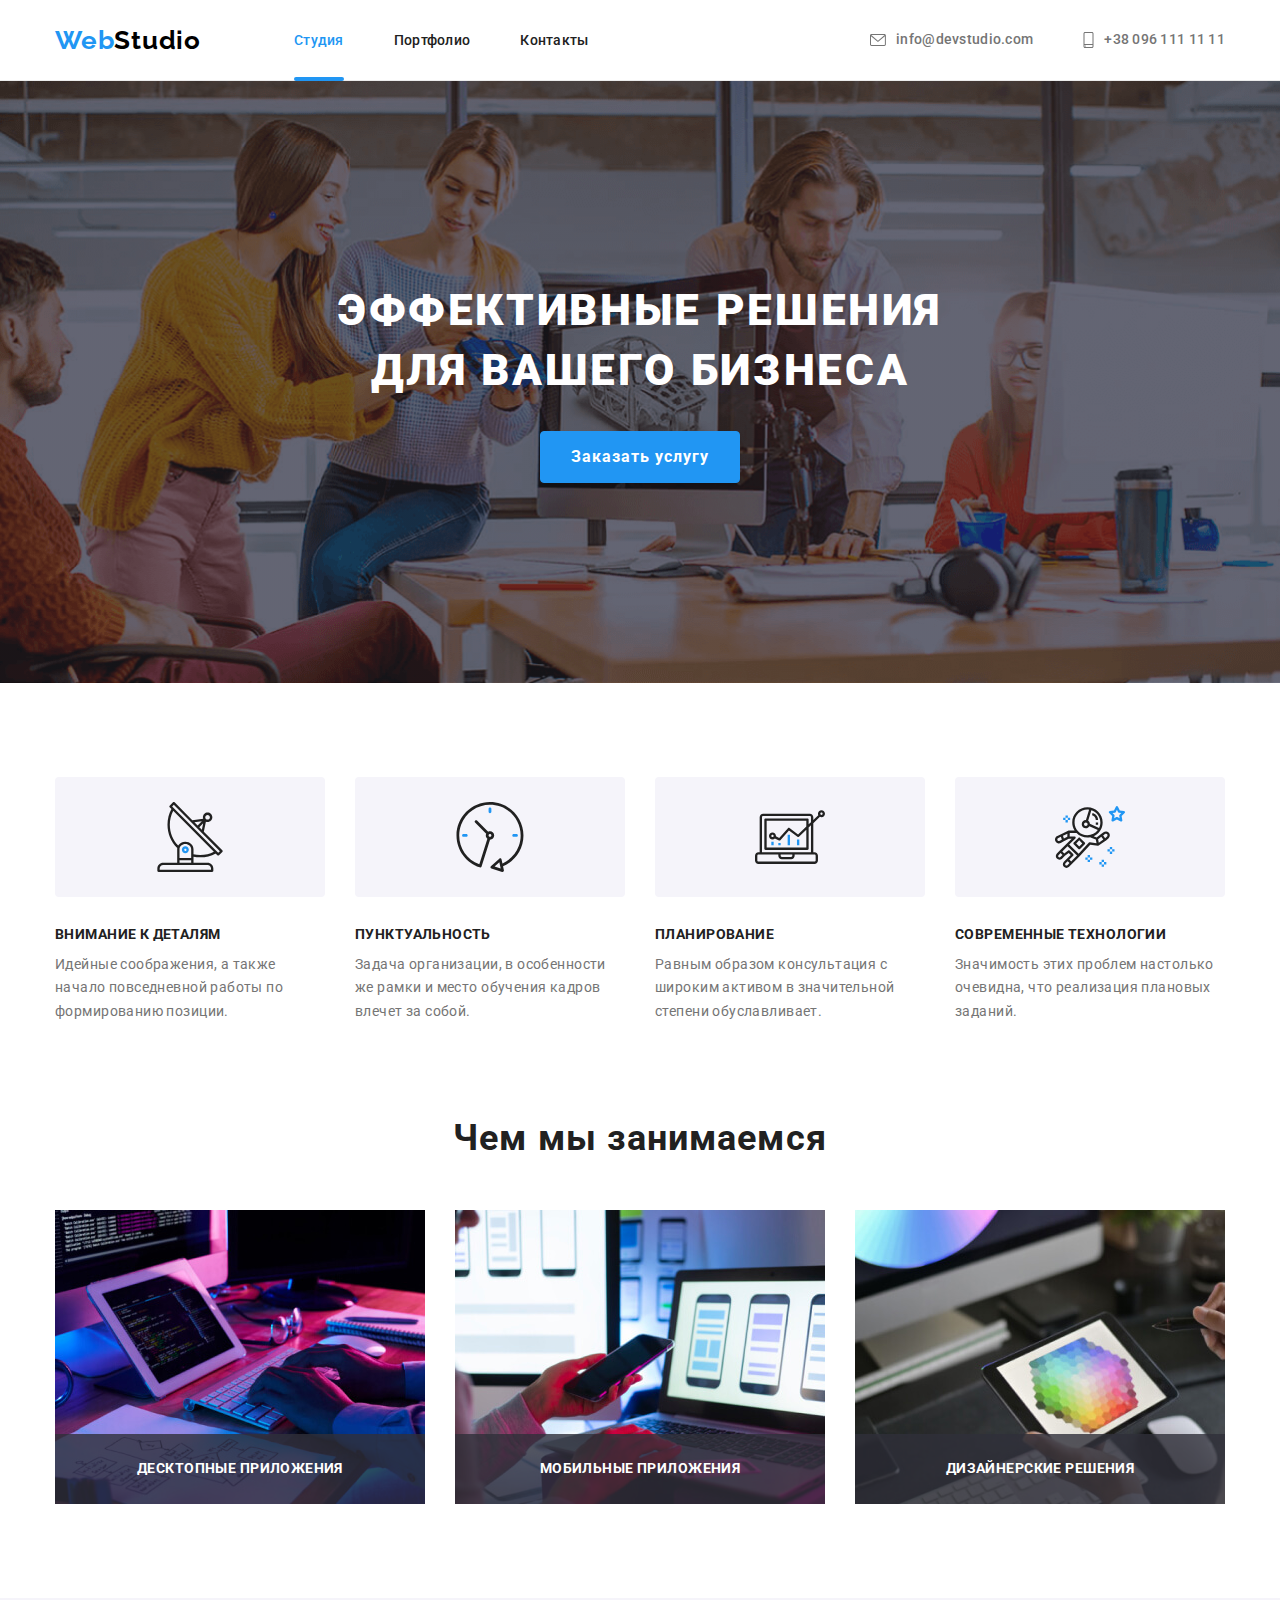
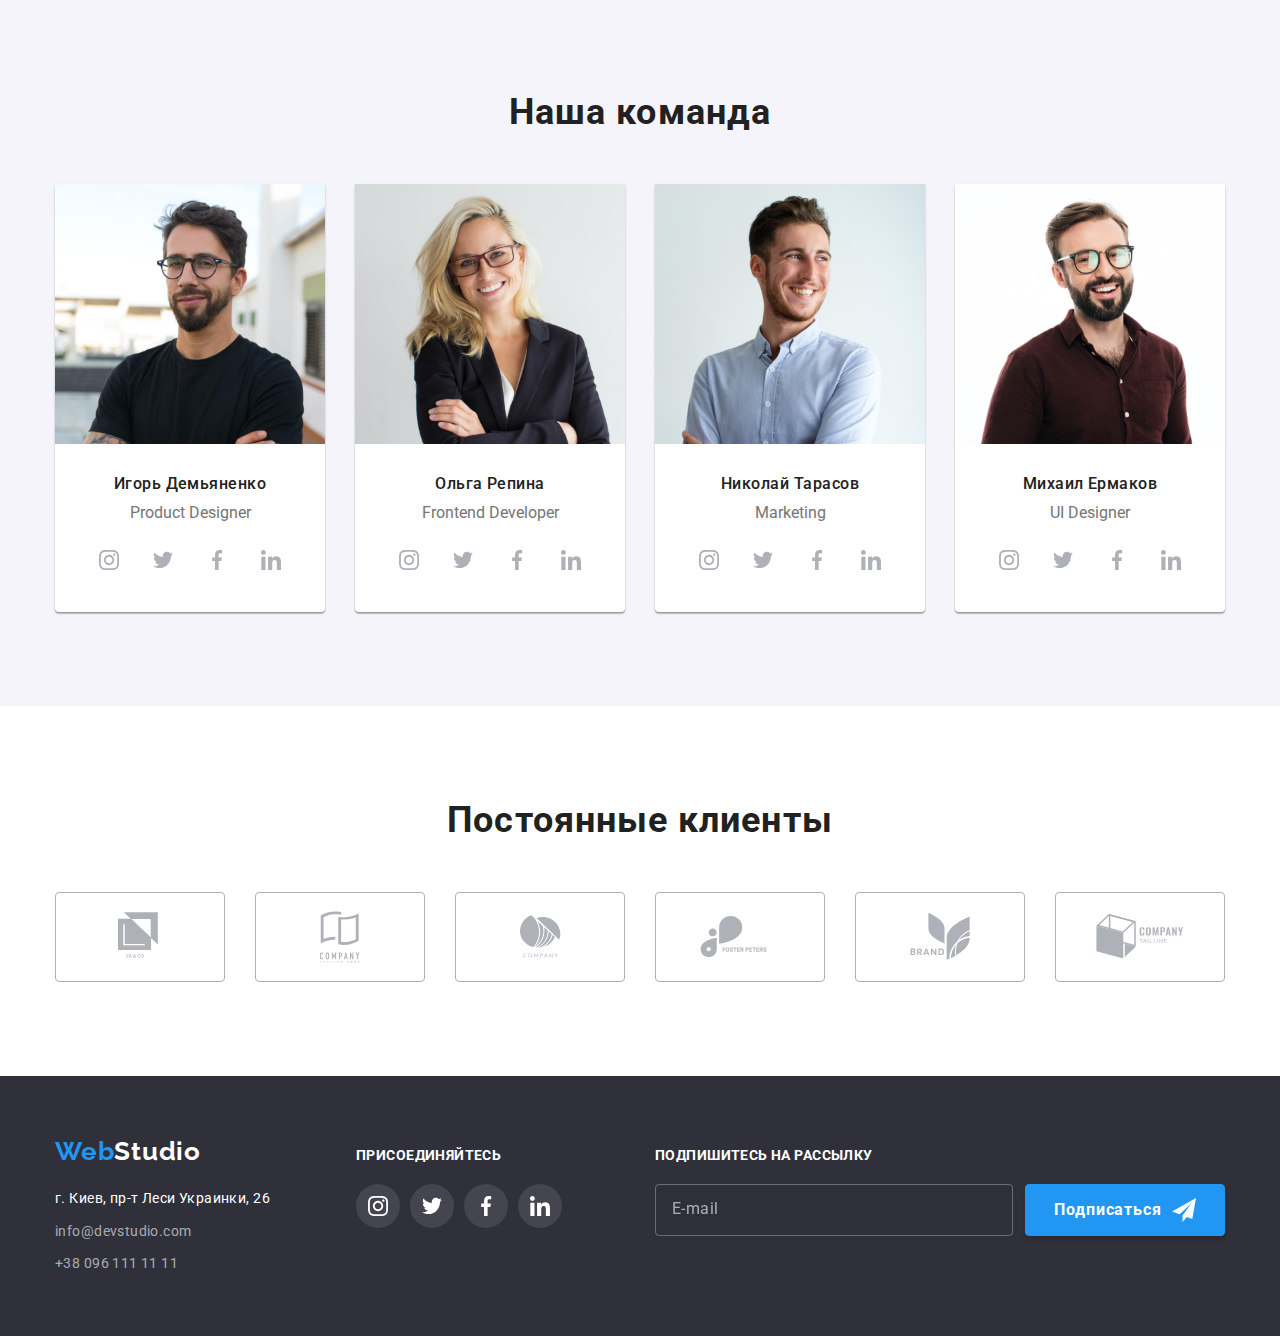
==== index.html @ 88385016 "from hw-6" ====
<!DOCTYPE html>
<html lang="ru">
<head>
    <meta charset="UTF-8">
    <meta name="viewport" content="width=device-width, initial-scale=1.0">
    <link rel="preconnect" href="https://fonts.gstatic.com"> 
    <link href="https://fonts.googleapis.com/css2?family=Raleway:wght@700&family=Roboto:wght@400;500;700;900&display=swap" rel="stylesheet">    
    <link rel="stylesheet" href="https://cdn.jsdelivr.net/npm/modern-normalize@1.0.0/modern-normalize.css">
    <link rel="stylesheet" href="./css/styles.css">
    <title>WebStudio</title>
</head>
<body>
    <header class="header">
        <div class="container">
        <nav class="site-nav">
            <a class="logo" href="./index.html"><span class="accent-logo-color">Web</span>Studio</a>
            <ul class="site-nav-list">
                <li class="nav-menu-item"> 
                    <a class="nav-menu-item-link current" href="./index.html">Студия</a></li>
                <li class="nav-menu-item"> 
                    <a class="nav-menu-item-link" href="./portfolio.html">Портфолио</a></li>
                <li class="nav-menu-item"> 
                    <a class="nav-menu-item-link" href="#team">Контакты</a></li>
            </ul>
        </nav>    
        <ul class="contacts">
            <li class="contact-item">
                <a class="contact-item-link" href="mailto:info@devstudio.com">
                    <svg class="contact-icon" width="16px" height="12px">
                         <use href="./images/sprite.svg#envelope"></use>
                    </svg>
                    info@devstudio.com
                </a>
            </li>
            <li class="contact-item">
                <a class="contact-item-link" href="tel:+380961111111">
                    <svg class="contact-icon" width="11px" height="16px">
                        <use href="./images/sprite.svg#smartphone"></use>
                    </svg>
                    +38 096 111 11 11
                </a>
            </li>
        </ul>
        </div>
    </header>   
    <main>
        <!--hero-->
            <section class="hero">
            <div class="container">
                <h1 class="hero-title">Эффективные решения для вашего бизнеса</h1>
                 <button class="hero-btn" type="button" data-modal-open> Заказать услугу </button>
            </div>
            </section>
        <!--advantage-->
        <section class="advantage">
            <div class="container">
                <h2 class="advantage-title visually-hidden">Преимущества</h2>
                <ul class="advantage-list">
                    <li class="advantage-list-item">
                        <div class="advantage-icon-wrapper">
                        <svg class="advantage-icon">
                            <use href="./images/sprite.svg#antenna"></use>
                        </svg>
                        </div>
                        <h3 class="advantage-list-item-title">Внимание к деталям</h3>
                        <p class="advantage-list-item-description">Идейные соображения, а также начало повседневной работы по формированию позиции.</p>
                    </li> 
                    <li class="advantage-list-item">
                        <div class="advantage-icon-wrapper">
                        <svg class="advantage-icon">
                            <use href="./images/sprite.svg#clock"></use>
                        </svg>
                        </div>
                        <h3 class="advantage-list-item-title">Пунктуальность</h3>
                        <p class="advantage-list-item-description">Задача организации, в особенности же рамки и место обучения кадров влечет за собой.</p>
                    </li>
                    <li class="advantage-list-item">
                        <div class="advantage-icon-wrapper">
                        <svg class="advantage-icon">
                            <use href="./images/sprite.svg#diagram"></use>
                        </svg>
                        </div>
                        <h3 class="advantage-list-item-title">Планирование</h3>
                        <p class="advantage-list-item-description">Равным образом консультация с широким активом в значительной степени обуславливает.</p>
                    </li>
                    <li class="advantage-list-item">
                        <div class="advantage-icon-wrapper">
                        <svg class="advantage-icon">
                            <use href="./images/sprite.svg#astronaut"></use>
                        </svg>
                        </div>
                        <h3 class="advantage-list-item-title">Современные технологии</h3>
                        <p class="advantage-list-item-description">Значимость этих проблем настолько очевидна, что реализация плановых заданий.</p>
                    </li>
                </ul>
            </div>
        </section>
        <!--services-->
        <section class="services section">
            <div class="container">
                <h2 class="services-title">Чем мы занимаемся</h2>
                <ul class="services-list">
                    <li class="services-list-item">
                        <h3 class="list-title">Десктопные приложения</h3>
                        <img class="services-img" src="./images/img-services-1.jpg" alt="программист работает по ТЗ" height="294" width="370">
                    </li>
                    <li class="services-list-item">
                        <h3 class="list-title">Мобильные приложения</h3>
                        <img class="services-img" src="./images/img-services-2.jpg" alt="веб дизайн для приложений на смартфоне" height="294" width="370">
                    </li>
                    <li class="services-list-item">
                        <h3 class="list-title">Дизайнерские решения</h3>
                        <img class="services-img" src="./images/img-services-3.jpg" alt="разработка веб дизайна креативщиком" height="294" width="370">
                    </li>
                </ul>
            </div>
        </section>
        <!--team-->
        <section id="team" class="team section">
            <div class="container">
                <h2 class="team-title">Наша команда</h2>
                <ul class="worker-list">
                    <li class="worker-list-item">
                        <img class="worker-photo" src="./images/igor.jpg" alt="Продакт дизайнер игорь" width="270" height="260">
                        <div class="worker-info">
                            <h3 class="worker-name">Игорь Демьяненко</h3>
                            <p class="worker-position" lang="en">Product Designer</p>
                            <ul class="worker-social-list">
                                <li class="worker-social-item">
                                    <a class="worker-social-link" href="https://www.instagram.com/" rel="noreferrer noopener" target="_blank">
                                        <svg class="social-network" width="20px" height="20px" aria-label="instagram">
                                            <use href="./images/sprite.svg#instagram"></use>
                                        </svg>
                                    </a>
                                </li>
                                <li class="worker-social-item">
                                    <a class="worker-social-link" href="https://www.twitter.com/" rel="noreferrer noopener" target="_blank">
                                        <svg class="social-network" width="20px" height="20px" aria-label="twitter">
                                            <use href="./images/sprite.svg#twitter"></use>
                                        </svg>
                                    </a>
                                </li>
                                <li class="worker-social-item">
                                    <a class="worker-social-link" href="https://www.facebook.com/" rel="noreferrer noopener" target="_blank">
                                        <svg class="social-network" width="20px" height="20px" aria-label="facebook">
                                            <use href="./images/sprite.svg#facebook"></use>
                                        </svg>
                                    </a>
                                </li>
                                <li class="worker-social-item">
                                    <a class="worker-social-link" href="https://www.linkedin.com/" rel="noreferrer noopener" target="_blank">
                                        <svg class="social-network" width="20px" height="20px" aria-label="linkedin">
                                            <use href="./images/sprite.svg#linkedin"></use>
                                        </svg>
                                    </a>
                                </li>
                            </ul>
                        </div>
                    </li>
                    <li class="worker-list-item">
                        <img class="worker-photo" src="./images/olga.jpg" alt="фронт-энд разработчик ольга" width="270" height="260">
                        <div class="worker-info">
                            <h3 class="worker-name">Ольга Репина</h3>
                            <p class="worker-position" lang="en">Frontend Developer</p>
                            <ul class="worker-social-list">
                                <li class="worker-social-item">
                                    <a class="worker-social-link" href="https://www.instagram.com/" rel="noreferrer noopener" target="_blank">
                                        <svg class="social-network" width="20px" height="20px" aria-label="instagram">
                                            <use href="./images/sprite.svg#instagram"></use>
                                        </svg>
                                    </a>
                                </li>
                                <li class="worker-social-item">
                                    <a class="worker-social-link" href="https://www.twitter.com/" rel="noreferrer noopener" target="_blank">
                                        <svg class="social-network" width="20px" height="20px" aria-label="twitter">
                                            <use href="./images/sprite.svg#twitter"></use>
                                        </svg>
                                    </a>
                                </li>
                                <li class="worker-social-item">
                                    <a class="worker-social-link" href="https://www.facebook.com/" rel="noreferrer noopener" target="_blank">
                                        <svg class="social-network" width="20px" height="20px" aria-label="facebook">
                                            <use href="./images/sprite.svg#facebook"></use>
                                        </svg>
                                    </a>
                                </li>
                                <li class="worker-social-item">
                                    <a class="worker-social-link" href="https://www.linkedin.com/" rel="noreferrer noopener" target="_blank">
                                        <svg class="social-network" width="20px" height="20px" aria-label="linkedin">
                                            <use href="./images/sprite.svg#linkedin"></use>
                                        </svg>
                                    </a>
                                </li>
                            </ul>
                        </div>
                    </li>
                    <li class="worker-list-item">
                        <img class="worker-photo" src="./images/nikolay.jpg" alt="маркетолог николай" width="270" height="260">
                        <div class="worker-info">
                            <h3 class="worker-name">Николай Тарасов</h3>
                            <p class="worker-position" lang="en">Marketing</p>
                            <ul class="worker-social-list">
                                <li class="worker-social-item">
                                    <a class="worker-social-link" href="https://www.instagram.com/" rel="noreferrer noopener" target="_blank">
                                        <svg class="social-network" width="20px" height="20px" aria-label="instagram">
                                            <use href="./images/sprite.svg#instagram"></use>
                                        </svg>
                                    </a>
                                </li>
                                <li class="worker-social-item">
                                    <a class="worker-social-link" href="https://www.twitter.com/" rel="noreferrer noopener" target="_blank">
                                        <svg class="social-network" width="20px" height="20px" aria-label="twitter">
                                            <use href="./images/sprite.svg#twitter"></use>
                                        </svg>
                                    </a>
                                </li>
                                <li class="worker-social-item">
                                    <a class="worker-social-link" href="https://www.facebook.com/" rel="noreferrer noopener" target="_blank">
                                        <svg class="social-network" width="20px" height="20px" aria-label="facebook">
                                            <use href="./images/sprite.svg#facebook"></use>
                                        </svg>
                                    </a>
                                </li>
                                <li class="worker-social-item">
                                    <a class="worker-social-link" href="https://www.linkedin.com/" rel="noreferrer noopener" target="_blank">
                                        <svg class="social-network" width="20px" height="20px" aria-label="linkedin">
                                            <use href="./images/sprite.svg#linkedin"></use>
                                        </svg>
                                    </a>
                                </li>
                            </ul>
                        </div>
                    </li>
                    <li class="worker-list-item">
                        <img class="worker-photo" src="./images/michail.jpg" alt="УИ дизайнер михаил" width="270" height="260">
                        <div class="worker-info">
                            <h3 class="worker-name">Михаил Ермаков</h3>
                            <p class="worker-position" lang="en">UI Designer</p>
                            <ul class="worker-social-list">
                                <li class="worker-social-item">
                                    <a class="worker-social-link" href="https://www.instagram.com/" rel="noreferrer noopener" target="_blank">
                                        <svg class="social-network" width="20px" height="20px" aria-label="instagram">
                                            <use href="./images/sprite.svg#instagram"></use>
                                        </svg>
                                    </a>
                                </li>
                                <li class="worker-social-item">
                                    <a class="worker-social-link" href="https://www.twitter.com/" rel="noreferrer noopener" target="_blank">
                                        <svg class="social-network" width="20px" height="20px" aria-label="twitter">
                                            <use href="./images/sprite.svg#twitter"></use>
                                        </svg>
                                    </a>
                                </li>
                                <li class="worker-social-item">
                                    <a class="worker-social-link" href="https://www.facebook.com/" rel="noreferrer noopener" target="_blank">
                                        <svg class="social-network" width="20px" height="20px" aria-label="facebook">
                                            <use href="./images/sprite.svg#facebook"></use>
                                        </svg>
                                    </a>
                                </li>
                                <li class="worker-social-item">
                                    <a class="worker-social-link" href="https://www.linkedin.com/" rel="noreferrer noopener" target="_blank">
                                        <svg class="social-network" width="20px" height="20px" aria-label="linkedin">
                                            <use href="./images/sprite.svg#linkedin"></use>
                                        </svg>
                                    </a>
                                </li>
                            </ul>
                        </div>
                    </li>           
                </ul>
            </div>
        </section>
        <!-- clients -->
        <section class="clients section">
            <div class="container">
                <h2 class="clients-title">Постоянные клиенты</h2>
                <ul class="clients-list">
                    <li class="clients-list-item">
                        <a class="clients-link" href="" target="_blank">
                            <svg class="clients-logo" width="44px" height="49px">
                                <use href="./images/sprite.svg#logo-1"></use>
                            </svg>
                        </a>
                    </li>
                    <li class="clients-list-item">
                        <a class="clients-link" href="" target="_blank">
                            <svg class="clients-logo" width="40px" height="52px" >
                            <use href="./images/sprite.svg#logo-2"></use>
                        </svg>
                        </a>
                    </li>
                    <li class="clients-list-item">
                        <a class="clients-link" href="" target="_blank">
                            <svg class="clients-logo" width="41px" height="43px">
                            <use href="./images/sprite.svg#logo-3"></use>
                        </svg>
                        </a>
                    </li>
                    <li class="clients-list-item">
                        <a class="clients-link" href="" target="_blank">
                            <svg class="clients-logo" width="80px" height="42px">
                            <use href="./images/sprite.svg#logo-4"></use>
                        </svg>
                        </a>
                    </li>
                    <li class="clients-list-item">
                        <a class="clients-link" href="" target="_blank">
                            <svg class="clients-logo" width="60px" height="47px">
                            <use href="./images/sprite.svg#logo-5"></use>
                        </svg>
                        </a>
                    </li>
                    <li class="clients-list-item">
                        <a class="clients-link" href="" target="_blank">
                            <svg class="clients-logo" width="88px" height="45px">
                            <use href="./images/sprite.svg#logo-6"></use>
                        </svg>
                        </a>
                    </li>
                </ul>
            </div>
        </section>
    </main>
    <footer class="footer">
        <!-- contacts -->
        <div class="container">
            <div class="wrap">
            <a class="logo" href="./index.html" ><span class="accent-logo-color">Web</span><span class="logo-white">Studio</span></a>
            <address>
                <ul class="main-contacts-list">
                    <li class="main-contacts-item">
                        <a class="main-contacts-link map" href="https://goo.gl/maps/psRtu3tgyUnC2bHMA" target="_blank"> г. Киев, пр-т Леси Украинки, 26 </a>
                    </li>
                    <li class="main-contacts-item">
                        <a class="main-contacts-link" href="mailto:info@devstudio.com">info@devstudio.com</a>
                    </li>
                    <li class="main-contacts-item">
                        <a class="main-contacts-link" href="tel:+380961111111">+38 096 111 11 11</a>
                    </li>
                </ul>
            </address>
            </div>
            <!-- footer social links -->
            <div class="footer-social">
                <p class="join">присоединяйтесь</p>
                <ul class="footer-social-list">
                    <li class="footer-social-item">
                        <a class="footer-social-link" href="https://www.instagram.com/" rel="noreferrer noopener" target="_blank">
                            <svg class="social-logo" width="20px" height="20px" aria-label="instagram">
                                <use href="./images/sprite.svg#instagram"></use>
                            </svg>
                        </a>
                    </li>
                    <li class="footer-social-item">
                        <a class="footer-social-link" href="https://twitter.com/" rel="noreferrer noopener" target="_blank">
                            <svg class="social-logo" width="20px" height="20px" aria-label="twitter">
                                <use href="./images/sprite.svg#twitter"></use>
                            </svg>
                        </a>
                    </li>
                    <li class="footer-social-item">
                        <a class="footer-social-link" href="https://www.facebook.com" rel="noreferrer noopener" target="_blank">
                            <svg class="social-logo" width="20px" height="20px" aria-label="facebook">
                                <use href="./images/sprite.svg#facebook"></use>
                            </svg>
                        </a>
                    </li>
                    <li class="footer-social-item">
                        <a class="footer-social-link" href="https://www.linkedin.com" rel="noreferrer noopener" target="_blank">
                            <svg class="social-logo" width="20px" height="20px" aria-label="linkedin">
                                <use href="./images/sprite.svg#linkedin"></use>
                            </svg>
                        </a>
                    </li>
                </ul>
            </div>
            <!-- subscription -->
            <form class="subscription-form">
                <b class="subs-title">Подпишитесь на рассылку</b>
                <div class="subscription">
                    <label for="subs-email"></label>
                    <input class="subs-input" id="subs-email" name="subs-email" type="email" placeholder="E-mail" autocomplete="email">
                    <button class="subs-btn" type="submit">Подписаться
                        <svg class="icon-send" width="24px" height="24px">
                            <use href="./images/sprite.svg#icon-send"></use>
                        </svg>
                    </button>
                </div>
            </form>
        </div>
    </footer>
    <!-- modal button -->
    <div class="backdrop is-hidden" data-modal>
        <div class="modal">
            <button class="modal-btn-close" type="button" data-modal-close>
                <svg class="icon-close" width="18px" height="18px">
                    <use href="./images/sprite.svg#icon-close"></use>
                </svg>
            </button>
            <form class="main-form">
                <b class="form-title">Оставьте свои данные, мы вам перезвоним</b>
                <div class="form-field">
                    <label class="field-label" for="name">Имя</label>
                    <input class="field-input" id="name" type="text" name="name" autocomplete="name">
                    <svg class="icon-input" width="18px" height="18px">
                        <use href="./images/sprite.svg#icon-person"></use>
                    </svg>
                </div>
                <div class="form-field">
                    <label class="field-label" for="tel">Телефон</label>
                    <input class="field-input" id="tel" type="tel" name="tel" autocomplete="tel">
                    <svg class="icon-input" width="18px" height="18px">
                        <use href="./images/sprite.svg#icon-phone"></use>
                    </svg>
                </div>
                <div class="form-field">
                    <label class="field-label" for="email">Почта</label>
                    <input class="field-input" id="email" type="email" name="email" autocomplete="email">
                    <svg class="icon-input" width="18px" height="18px">
                        <use href="./images/sprite.svg#icon-email"></use>
                    </svg>
                </div>
                <div class="form-field comment">
                    <label class="field-label" for="comment">Комментарий</label>
                    <textarea class="field-input textarea" id="comment" name="comment" placeholder="Введите текст"></textarea>
                </div>
                <div class="form-check">
                    <input class="check-input" type="checkbox" id="check" name="privacy">
                    <label class="check-label" for="check">Соглашаюсь с рассылкой и принимаю<a class="policy-link" href="https://policies.google.com/terms?hl=ru-UA&fg=1">Условия договора</a></label>
                </div>
                <button class="send-btn" type="submit">Отправить</button>
                
            </form>
        </div>
    </div>
    <script src="./js/modal.js"></script>
</body>
</html>
---- css/styles.css ----
:root {
    --primary-text-color:#212121;
    --secondary-text-color:#757575;
    --accent-text-color:#2196F3;
    --reserve-text-color: #FFFFFF;
    --primary-font-family: "Roboto", sans-serif;
    --secondary-font-family: "Raleway", sans-serif;
    --card-set-gap: 30px;
}
html {
    box-sizing: border-box;
    
}
*,
*::before,
*::after {
  box-sizing: inherit;
}
body {
    font-family: var(--primary-font-family);
}
ul {
    list-style: none;
    padding: 0;
    margin: 0;
}
h1,
h2,
h3,
h4,
h5,
h6,
p {
    margin: 0;
}
a {
    text-decoration: none;
}
address {
    font-style: normal;
}
img {
    display: block;
    max-width: 100%;
    height: auto;
}
textarea {
    resize: none;
}
.container {
    width: 1200px;
    padding: 0 15px;
    margin: 0 auto;
}
.section {
    padding-top: 94px;
    padding-bottom: 94px;
}
.visually-hidden {
    position: absolute;
    width: 1px;
    height: 1px;
    margin: -1px;
    border: 0;
    padding: 0;
    
    white-space: nowrap;
    clip-path: inset(100%);
    clip: rect(0 0 0 0);
    overflow: hidden;
}
  /* ========== HEADER ==========*/
.header {
    border-bottom: 1px solid #ececec;
}
.header .container {
    display: flex;
    align-items: center;
}
.site-nav {
    display: flex;
    align-items: center;
}
.site-nav-list{
    display: flex;
    align-items: center;
    margin-left: 93px;
}
.nav-menu-item:not(:last-child),
.contact-item:not(:last-child) {
    margin-right: 50px;
}
.contacts {
    display: flex;
    align-items: center;
    margin-left: auto;
}
.logo {
    font-family: var(--secondary-font-family);
    color:#000000;
    font-weight: 700;
    font-size: 26px;
    line-height: 1.19;
    letter-spacing: 0.03em;
}
.accent-logo-color {
    color: var(--accent-text-color);
  }
.nav-menu-item-link {
    color: var(--primary-text-color);
}
.nav-menu-item-link, 
.contact-item-link {
    position: relative;

    padding-top: 32px;
    padding-bottom: 32px;

    font-weight: 500;
    font-size: 14px;
    line-height: 1.14;
    letter-spacing: 0.02em;

    transition: color 250ms cubic-bezier(0.4, 0, 0.2, 1);
}
.nav-menu-item-link:hover,
.nav-menu-item-link:focus,
.contact-item-link:hover,
.contact-item-link:focus {
    color: var(--accent-text-color);
}
.current {
    color: var(--accent-text-color);
} 
.current::after {
    content: "";

    position: absolute;
    left: 0;
    bottom: 0; 

    display: block;
    width: 100%;
    height: 4px;
    background-color: var(--accent-text-color);
    border-radius: 2px;
    transform: translateY(25%);
  
}
.contact-item-link {
    display: flex;
    align-items: center;
    color: var(--secondary-text-color);
}
.contact-item {
    display: flex;
    align-items: center;
}
.contact-icon {
    margin-right: 10px;
    fill: currentColor;
}

/* =========== HERO ==========*/
.hero {
    max-width: 1600px;
    min-height: 600px;
    margin: 0 auto;
    padding-top: 200px;
    padding-bottom: 200px;
    background-color: #2F303A;
    background-image: linear-gradient(
        rgba(47, 48, 58, 0.4),
        rgba(47, 48, 58, 0.4)
      ),
      url(../images/hero-img.png);
    background-position: center;
    background-repeat: no-repeat;
    background-size: cover;
    text-align: center;
 } 
.hero-title {
    max-width: 696px;
    margin-left: auto;
    margin-right: auto;
    font-weight: 900;
    font-size: 44px;
    line-height: 1.36; 
    letter-spacing: 0.06em;
    text-transform: uppercase;
    color: var(--reserve-text-color);
    margin-bottom: 30px;
}
.hero-btn,
.subs-btn,
.send-btn  {
    display: block;
    margin: 0 auto;
    padding: 10px 0;
    min-width: 200px;
    min-height: 50px;
    border-radius: 4px;
    border: 1px solid var(--accent-text-color);
    cursor: pointer;
    font-weight: 700;
    font-size: 16px;
    line-height: 1.87;
    letter-spacing: 0.06em;
    color: var(--reserve-text-color);
    background-color: var(--accent-text-color);
    box-shadow: 0px 4px 4px rgba(0, 0, 0, 0.15);
}

/* ========= ADVANTAGES ======== */
.advantage .container {
    padding-top: 94px;
}
.advantage-list {
    display: flex;
    align-items: flex-start;
    justify-content: space-between;
}
.advantage-list-item {
    min-width: 270px;
}
.advantage-list-item:not(:last-child) {
    margin-right: 30px;
}
.advantage-list-item-title {
    margin-bottom: 10px;
    font-weight: 700;
    font-size: 14px;
    line-height: 1.14;
    letter-spacing: 0.03em;
    text-transform: uppercase;
    color: var(--primary-text-color);
    }
.advantage-list-item-description {
    font-weight: 400;
    font-size: 14px;
    line-height: 1.71;
    letter-spacing: 0.03em;
    color: var(--secondary-text-color);
}
.advantage-icon{
    width: 70px;
    height: 70px;
}
.advantage-icon-wrapper {
    margin-bottom: 30px;
    padding: 25px 100px;
    height: 120px;
    background-color: #F5F4FA;
    border-radius: 4px;
}
/*  ========SERVICES======== */
.services-list {
    display: flex;
    justify-content: space-between;
}
.services-title {
    margin-bottom: 50px;
    font-weight: 700;
    font-size: 36px;
    line-height: 1.16;
    text-align: center;
    letter-spacing: 0.03em;
    color: var(--primary-text-color);
}
.services-list-item {
    position: relative;
}
.list-title {
    position: absolute;
    left: 0;
    bottom: 0;
    
    padding-top: 27px;
    padding-bottom: 27px;
    width: 100%;
    height: 70px;
    background-color: rgba(47, 48, 58, 0.8);
    color: var(--reserve-text-color);
    font-weight: 700;
    font-size: 14px;
    line-height: 1.14;
    text-align: center;
    letter-spacing: 0.03em;
    text-transform: uppercase;

    transform: translateY(0);
}
/* ======= TEAM ======= */
.team {
    background: #F5F4FA;
}
.worker-list {
    display: flex;
    justify-content: space-between;  
}
.worker-list-item {
    padding-bottom: 30px;
    background-color: var(--reserve-text-color);
    box-shadow: 
        0px 1px 3px rgba(0, 0, 0, 0.12), 
        0px 1px 1px  rgba(0, 0, 0, 0.14), 
        0px 2px 1px  rgba(0, 0, 0, 0.2);
    border-radius: 0px 0px 4px 4px;
}
.team-title {
    margin-bottom: 50px;
    font-weight: 700;
    font-size: 36px;
    line-height: 1.16;
    text-align: center;
    letter-spacing: 0.03em;
    color: var(--primary-text-color);
}
.worker-info {
    margin-top: 30px;
    padding-right: 32px;
    padding-left: 32px;
}
.worker-name {
    font-weight: 500;
    font-size: 16px;
    line-height: 1.19;
    text-align: center;
    letter-spacing: 0.03em;
    color: var(--primary-text-color);
}
.worker-position{
    margin-top: 10px;
    font-size: 16px;
    line-height: 1.19;
    text-align: center;
    color: var(--secondary-text-color);
}
.worker-social-list {
    display: flex;
    justify-content: space-between;
    margin-top: 16px;
}
.worker-social-link {
    display: flex;
    justify-content: center;
    align-items: center;
    width: 44px;
    height: 44px;
    border-radius: 50%;
    color: #AFB1B8;

    transition: color 250ms cubic-bezier(0.4, 0, 0.2, 1),
    background-color 250ms cubic-bezier(0.4, 0, 0.2, 1);
    
} 
.worker-social-link:hover,
.worker-social-link:focus {
    background-color: var(--accent-text-color);
    color: var(--reserve-text-color);
}
.social-network {
    fill:currentColor;
}
/* ========= CLIENTS ======== */
.clients-list {
    display: flex;
    align-items: flex-start;
    justify-content: space-between;
}
.clients-list-item:not(:last-child) {
    margin-right: 30px;
}
.clients-title {
    margin-bottom: 50px;
    font-weight: 700;   
    font-size: 36px;    
    line-height: 1.16;
    text-align: center;
    letter-spacing: 0.03em;
    color: var(--primary-text-color);
}
.clients-link {
    display: flex;
    justify-content: center;
    align-items: center;
    color: #AFB1B8;
    width: 170px;
    height: 90px;
    border: 1px solid;
    border-radius: 4px;

    transition: color 250ms cubic-bezier(0.4, 0, 0.2, 1), 
    border-color 250ms cubic-bezier(0.4, 0, 0.2, 1)
}
.clients-link:hover,
.clients-link:focus {
    color: var(--accent-text-color);
    border-color: var(--accent-text-color);
}
.clients-logo {
    fill: currentColor;
}



/* ====== FOOTER ======== */
.footer {
    padding-top: 60px;
    padding-bottom: 60px;
    background: #2F303A;
} 
.wrap {
    width: 231px;
}
.logo-white {
    color: var(--reserve-text-color);
}
.main-contacts-list {
    margin-top: 20px;
}
.main-contacts-item:not(:last-child) {
    margin-bottom: 9px;
}
.main-contacts-link{
    font-size: 14px;
    line-height: 1.71;
    letter-spacing: 0.03em;
    color: rgba(255, 255, 255, 0.6);
}
.main-contacts-link.map {
    color: var(--reserve-text-color);
}
.footer .container {
    display: flex;
    justify-self: start;
    align-items: baseline;
}   
/* =====footer social links======= */
.footer-social {
    margin-left: 70px;
}
.join,
.subs-title {
    display: inline-block;
    margin-bottom: 20px;
    font-weight: 700;
    font-size: 14px;
    line-height: 1.14;
    letter-spacing: 0.03em;
    text-transform: uppercase;
    color: var(--reserve-text-color);
}
.footer-social-list {
    display: flex;
    justify-content: space-between;
    width: 206px;
}
.footer-social-link {
    display: flex;
    justify-content: center;
    align-items: center;
    width: 44px;
    height: 44px;
    border-radius: 50%;
    background-color: rgba(255, 255, 255, 0.1);
    color: var(--reserve-text-color);

    transition: background-color 250ms cubic-bezier(0.4, 0, 0.2, 1);
}
.footer-social-link:hover,
.footer-social-link:focus {
    background-color: var(--accent-text-color);
}
.social-logo {
    fill:currentColor;
}
/* ======== subscription ========= */
.subscription-form {
    display: block;
    margin-left: 93px;
    width: 570px;
}
.subs-btn {
    display: flex;
    justify-content: center;
    align-items: center;
    margin-left: 12px;
    }
.icon-send {
    margin-left: 10px;
    fill: currentColor;
}
.subscription {
    display: flex;
}
.subs-input {
    padding: 15px 16px;
    min-width: 358px;
    min-height: 50px;
    border: 1px solid rgba(255, 255, 255, 0.3);
    filter: drop-shadow(0px 4px 4px rgba(0, 0, 0, 0.15));
    border-radius: 4px;
    background-color: transparent;
    color: #FFFFFF;
    transition: outline 250ms cubic-bezier(0.4, 0, 0.2, 1);
}
.subs-input:focus {
    outline: 1px solid var(--accent-text-color);

}
.subs-input::placeholder {
    font-size: 16px;
    line-height: 1.25;
    letter-spacing: 0.03em;
    color: rgba(255, 255, 255, 0.6);
}
/* ======== PORTFOLIO ========== */
.filter {
    display: flex;
    justify-content: center;
    margin-bottom: 50px;
}
.filter-item:not(:last-child) {
    margin-right: 9px;
}
.filter-btn {
    min-width: 73px;
    padding: 6px 22px;
    border: none;
    cursor: pointer;
    background: #F5F4FA;
    border-radius: 4px;
    font-family: var(--primary-font-family);
    font-weight: 500;
    font-size: 16px;
    line-height: 1.62;
    text-align: center;
    letter-spacing: 0.03em;
}
.filter-btn:hover,
.filter-btn:focus {
    background-color: var(--accent-text-color);
    color: var(--reserve-text-color);
    box-shadow: 
        0px 3px 1px rgba(0, 0, 0, 0.1), 
        0px 1px 2px rgba(0, 0, 0, 0.08),
        0px 2px 2px rgba(0, 0, 0, 0.12);
    }
.examples-list {
    display: flex;
    flex-wrap: wrap;
    margin-left: calc(-1 * var(--card-set-gap));
    margin-top: calc(-1 * var(--card-set-gap));
}
.examples-list-item {
    flex-basis: calc(100% / 3 - var(--card-set-gap));
    margin-left: var(--card-set-gap);
    margin-top: var(--card-set-gap);
}

.examples-list-item-link {
    display: block;
    transition: box-shadow 250ms cubic-bezier(0.4, 0, 0.2, 1);
}
.examples-list-item-link:hover,
.examples-list-item-link:focus {
    box-shadow: 
    0px 1px 1px rgba(0, 0, 0, 0.12), 
    0px 4px 4px rgba(0, 0, 0, 0.06), 
    1px 4px 6px rgba(0, 0, 0, 0.16);
}
.examples-list-item-title {
    margin-bottom: 4px;
    font-weight: 700;
    font-size: 18px;
    line-height: 2;
    letter-spacing: 0.06em;
    color: var(--primary-text-color);
}
.examples-list-item-description {
    font-size: 16px;
    line-height: 1.87;
    letter-spacing: 0.03em;
    color: var(--secondary-text-color);
}
.wrapper {
    padding: 20px 24px;
    border-right: 1px solid #eeeeee;
    border-bottom: 1px solid #eeeeee;
    border-left: 1px solid #eeeeee;
}
.thumb {
    position: relative;
    overflow: hidden;
}
.overlay {
    position: absolute;
    left: 0;
    bottom: 0;
    
    padding: 63px 24px;
    width: 100%;
    height: 100%;
    background-color: rgba(33,150,243, 0.9);
    color: var(--reserve-text-color);
    font-size: 18px;
    line-height: 1.56;
    letter-spacing: 0.03em;

    transform: translateY(100%);
    transition: all 250ms cubic-bezier(0.4, 0, 0.2, 1);
}
.examples-list-item-link:hover .overlay,
.examples-list-item-link:focus .overlay{
    transform: translateY(0);
}
/* ==========   modal button =========== */
.backdrop {
    position: fixed;
    top: 0;
    left: 0;

    min-width: 100%;
    min-height: 100%;
    background-color:rgba(0, 0, 0, 0.2);

    opacity: 1;
    transition: opacity 700ms linear;
}
.backdrop.is-hidden {
    opacity: 0;
    visibility: none;
    pointer-events: none;
}
.modal {
    position: absolute;
    top: 50%;
    left: 50%;

    padding: 40px;

    width: 528px;
    height: 581px;
    border-radius: 4px;
    background-color: var(--reserve-text-color);
    box-shadow: 
        0px 1px 3px rgba(0, 0, 0, 0.12), 
        0px 1px 1px rgba(0, 0, 0, 0.14), 
        0px 2px 1px rgba(0, 0, 0, 0.2);
    
    transform: translate(-50%, -50%) scale(1);
    transition: transform 700ms cubic-bezier(.42,0,.58,1);
}
.modal-btn-close {
    position: absolute;
    top: 8px;
    right: 8px;

    display: flex;
    justify-content: center;
    align-items: center;

    cursor: pointer;
    width: 30px;
    height: 30px;
    border: 1px solid rgba(0, 0, 0, 0.1);
    border-radius: 50%;
    background: #FFFFFF;
    fill: 212121;

    transition: fill 250ms cubic-bezier(0.4, 0, 0.2, 1);
}
.modal-btn-close:hover,
.modal-btn-close:focus {
    fill: var(--accent-text-color);
}
.backdrop.is-hidden .modal {
    transform: translate(-50%, -50%) scale(0);
}
/* ====== form ====== */
.form-title {
    display: block;
    margin-bottom: 12px;
    font-weight: 700;
    font-size: 20px;
    line-height: 1.15;
    text-align: center;
    letter-spacing: 0.03em;

    color: var(--primary-text-color);
}
.form-field { 
    position: relative;
    
    display: flex;
    flex-direction: column;
    margin-bottom: 10px;
    
}
.form-field.comment {
    margin-bottom: 20px;
}
.field-label {
    margin-bottom: 4px;
    font-size: 12px;
    line-height: 1.16;
    letter-spacing: 0.01em;
    color: var(--secondary-text-color);    
}
.field-input {
    min-width: 100%;
    height: 40px;
    border: 1px solid rgba(33, 33, 33, 0.2);
    border-radius: 4px;
    padding-left: 42px;
    cursor: pointer;
    transition: border-color 250ms cubic-bezier(0.4, 0, 0.2, 1);
}
.field-input.textarea {
    height: 120px;
    padding: 12px 16px;
}
.field-input.textarea::placeholder {
    font-size: 12px;
    line-height: 1.16;
    letter-spacing: 0.01em;
  
    color: rgba(117, 117, 117, 0.5);
  }
  /* .field-input:hover, */
.field-input:focus {
    border-color: var(--accent-text-color);
    outline: none;
  }
  /* .field-input:hover + .icon-input, */
.field-input:focus + .icon-input {
    fill: var(--accent-text-color);
}
.icon-input {
    position: absolute;
    bottom: 11px;
    left: 12px;
    fill: 212121;
    transition: fill 250ms cubic-bezier(0.4, 0, 0.2, 1);
    
}
.form-check {
    margin-bottom: 30px;
}
.check-label {
    display: flex;
    justify-content: center;
    align-items: center;
    font-size: 14px;
    line-height: 1.71;
    letter-spacing: 0.03em;
    color: var(--secondary-text-color);
}
.check-label::before {
    content: "";
    display: inline-block;
    width: 16px;
    height: 15px;
    border: 2px solid #212121;
    border-radius: 2px;
    margin-right: 7px;
    transition: all 250ms cubic-bezier(0.4, 0, 0.2, 1);
}
.check-input:checked + .check-label::before {
    background-color: var(--accent-text-color);
    background-image: url(../images/logo-checked.svg);
    background-size: contain;
    background-origin: border-box;
    border-color: transparent;
}

.policy-link {
    text-decoration: underline;
    color: var(--accent-text-color);
    margin-left: 5px;
}
.check-input {
    position: absolute;
    width: 1px;
    height: 1px;
    margin: -1px;
    border: 0;
    padding: 0;
    
    white-space: nowrap;
    clip-path: inset(100%);
    clip: rect(0 0 0 0);
    overflow: hidden;
}
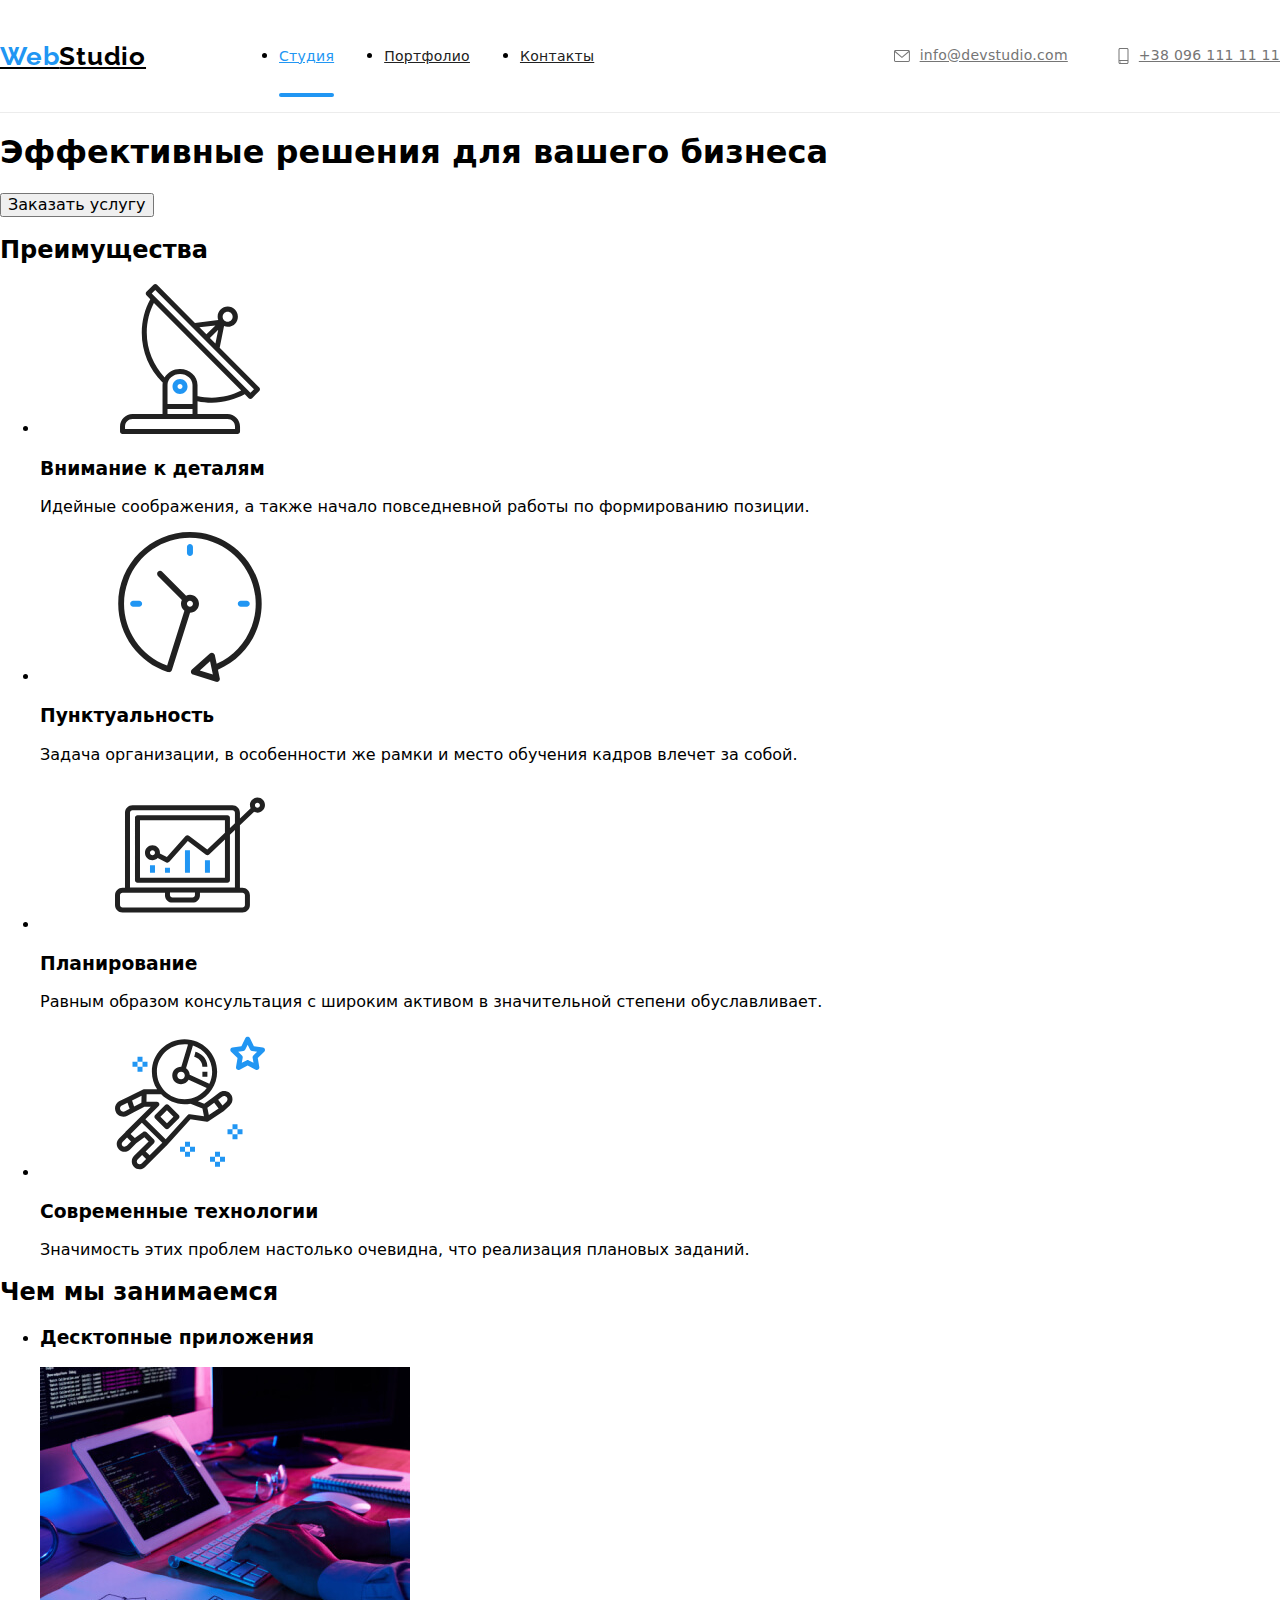
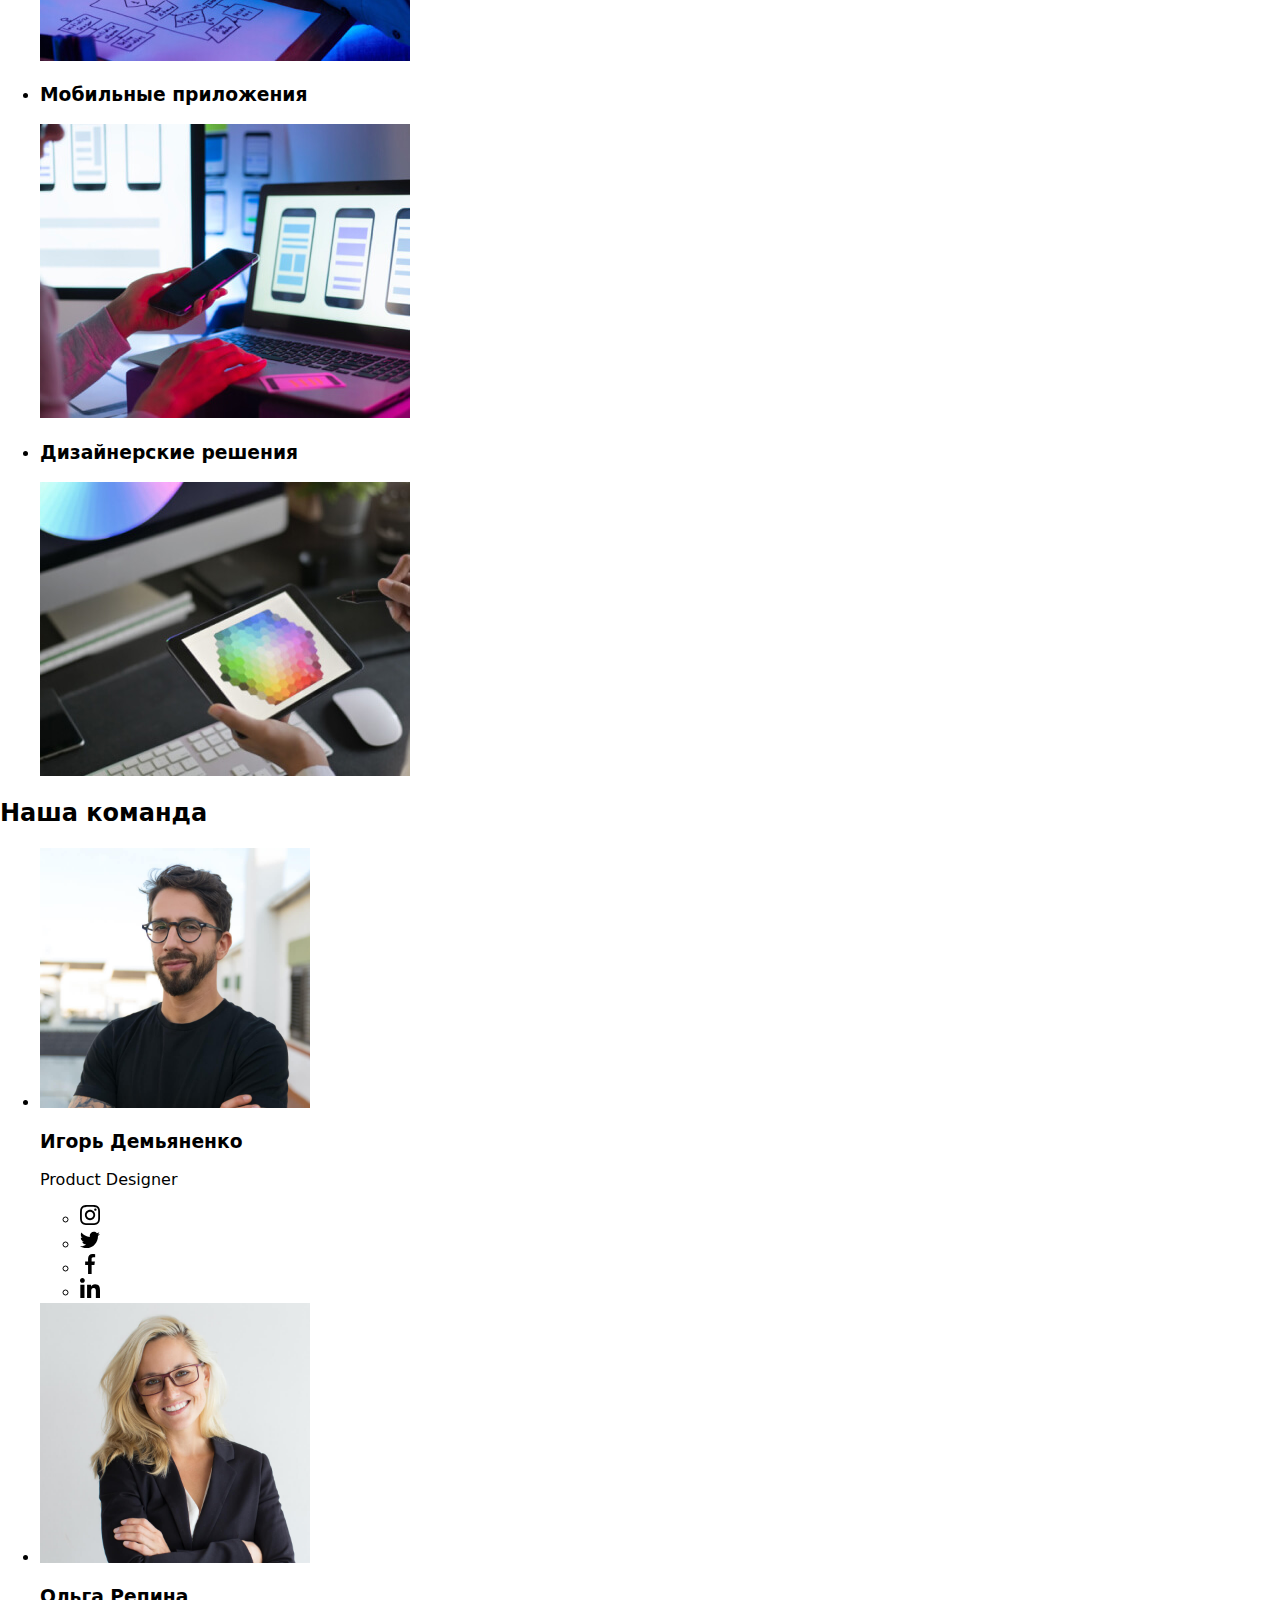
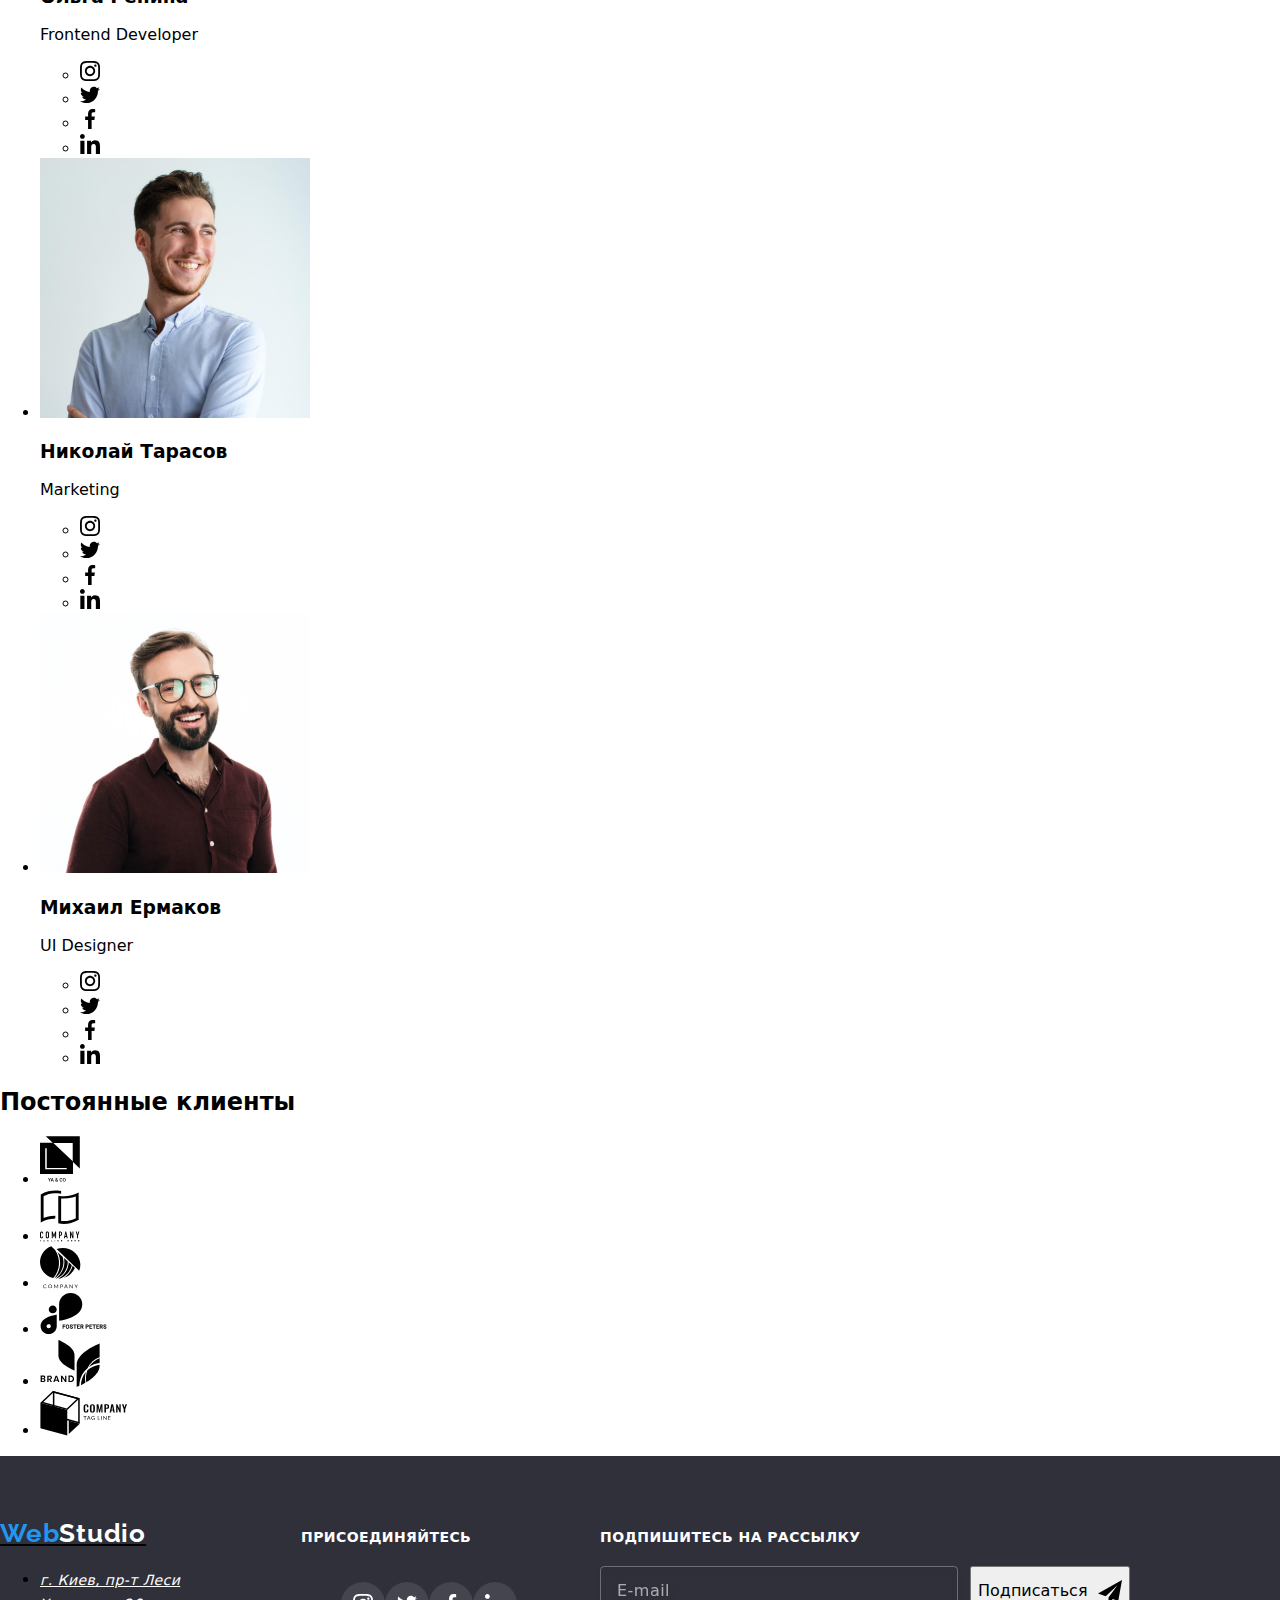
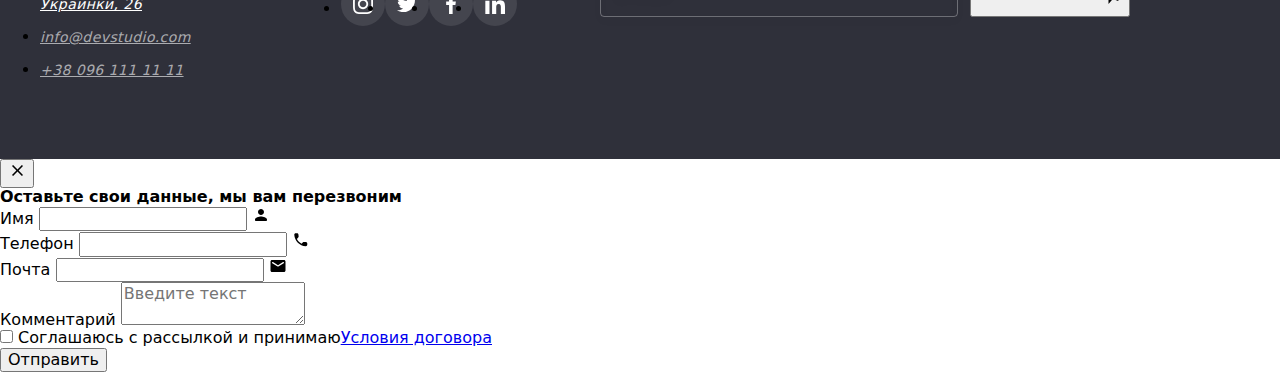
==== commit 4525c53c: "added sass" ====
--- a/index.html
+++ b/index.html
@@ -6,35 +6,35 @@
     <link rel="preconnect" href="https://fonts.gstatic.com"> 
     <link href="https://fonts.googleapis.com/css2?family=Raleway:wght@700&family=Roboto:wght@400;500;700;900&display=swap" rel="stylesheet">    
     <link rel="stylesheet" href="https://cdn.jsdelivr.net/npm/modern-normalize@1.0.0/modern-normalize.css">
-    <link rel="stylesheet" href="./css/styles.css">
+    <link rel="stylesheet" href="./css/main.min.css">
     <title>WebStudio</title>
 </head>
 <body>
     <header class="header">
         <div class="container">
         <nav class="site-nav">
-            <a class="logo" href="./index.html"><span class="accent-logo-color">Web</span>Studio</a>
-            <ul class="site-nav-list">
-                <li class="nav-menu-item"> 
-                    <a class="nav-menu-item-link current" href="./index.html">Студия</a></li>
-                <li class="nav-menu-item"> 
-                    <a class="nav-menu-item-link" href="./portfolio.html">Портфолио</a></li>
-                <li class="nav-menu-item"> 
-                    <a class="nav-menu-item-link" href="#team">Контакты</a></li>
+            <a class="logo" href="./index.html"><span class="logo--accent">Web</span>Studio</a>
+            <ul class="site-nav__list">
+                <li class="site-nav__item"> 
+                    <a class="site-nav__link current" href="./index.html">Студия</a></li>
+                <li class="site-nav__item"> 
+                    <a class="site-nav__link" href="./portfolio.html">Портфолио</a></li>
+                <li class="site-nav__item"> 
+                    <a class="site-nav__link" href="#team">Контакты</a></li>
             </ul>
         </nav>    
         <ul class="contacts">
-            <li class="contact-item">
-                <a class="contact-item-link" href="mailto:info@devstudio.com">
-                    <svg class="contact-icon" width="16px" height="12px">
+            <li class="contacts__item">
+                <a class="contacts__link" href="mailto:info@devstudio.com">
+                    <svg class="contacts__icon" width="16px" height="12px">
                          <use href="./images/sprite.svg#envelope"></use>
                     </svg>
                     info@devstudio.com
                 </a>
             </li>
-            <li class="contact-item">
-                <a class="contact-item-link" href="tel:+380961111111">
-                    <svg class="contact-icon" width="11px" height="16px">
+            <li class="contacts__item">
+                <a class="contacts__link" href="tel:+380961111111">
+                    <svg class="contacts__icon" width="11px" height="16px">
                         <use href="./images/sprite.svg#smartphone"></use>
                     </svg>
                     +38 096 111 11 11
@@ -45,52 +45,52 @@
     </header>   
     <main>
         <!--hero-->
-            <section class="hero">
+        <section class="hero">
             <div class="container">
-                <h1 class="hero-title">Эффективные решения для вашего бизнеса</h1>
-                 <button class="hero-btn" type="button" data-modal-open> Заказать услугу </button>
-            </div>
-            </section>
+                <h1 class="hero__title">Эффективные решения для вашего бизнеса</h1>
+                 <button class="hero__btn" type="button" data-modal-open> Заказать услугу </button>
+            </div>
+        </section>
         <!--advantage-->
         <section class="advantage">
             <div class="container">
-                <h2 class="advantage-title visually-hidden">Преимущества</h2>
-                <ul class="advantage-list">
-                    <li class="advantage-list-item">
-                        <div class="advantage-icon-wrapper">
-                        <svg class="advantage-icon">
+                <h2 class="advantage__title visually-hidden">Преимущества</h2>
+                <ul class="advantage__list">
+                    <li class="advantage__item">
+                        <div class="advantage__image">
+                        <svg class="advantage-image__icon">
                             <use href="./images/sprite.svg#antenna"></use>
                         </svg>
                         </div>
-                        <h3 class="advantage-list-item-title">Внимание к деталям</h3>
-                        <p class="advantage-list-item-description">Идейные соображения, а также начало повседневной работы по формированию позиции.</p>
+                        <h3 class="advantage__item-title">Внимание к деталям</h3>
+                        <p class="advantage__item-description">Идейные соображения, а также начало повседневной работы по формированию позиции.</p>
                     </li> 
-                    <li class="advantage-list-item">
-                        <div class="advantage-icon-wrapper">
-                        <svg class="advantage-icon">
+                    <li class="advantage__item">
+                        <div class="advantage__image">
+                        <svg class="advantage-image__icon">
                             <use href="./images/sprite.svg#clock"></use>
                         </svg>
                         </div>
-                        <h3 class="advantage-list-item-title">Пунктуальность</h3>
-                        <p class="advantage-list-item-description">Задача организации, в особенности же рамки и место обучения кадров влечет за собой.</p>
-                    </li>
-                    <li class="advantage-list-item">
-                        <div class="advantage-icon-wrapper">
-                        <svg class="advantage-icon">
+                        <h3 class="advantage__item-title">Пунктуальность</h3>
+                        <p class="advantage__item-description">Задача организации, в особенности же рамки и место обучения кадров влечет за собой.</p>
+                    </li>
+                    <li class="advantage__item">
+                        <div class="advantage__image">
+                        <svg class="advantage-image__icon">
                             <use href="./images/sprite.svg#diagram"></use>
                         </svg>
                         </div>
-                        <h3 class="advantage-list-item-title">Планирование</h3>
-                        <p class="advantage-list-item-description">Равным образом консультация с широким активом в значительной степени обуславливает.</p>
-                    </li>
-                    <li class="advantage-list-item">
-                        <div class="advantage-icon-wrapper">
-                        <svg class="advantage-icon">
+                        <h3 class="advantage__item-title">Планирование</h3>
+                        <p class="advantage__item-description">Равным образом консультация с широким активом в значительной степени обуславливает.</p>
+                    </li>
+                    <li class="advantage__item">
+                        <div class="advantage__image">
+                        <svg class="advantage-image__icon">
                             <use href="./images/sprite.svg#astronaut"></use>
                         </svg>
                         </div>
-                        <h3 class="advantage-list-item-title">Современные технологии</h3>
-                        <p class="advantage-list-item-description">Значимость этих проблем настолько очевидна, что реализация плановых заданий.</p>
+                        <h3 class="advantage__item-title">Современные технологии</h3>
+                        <p class="advantage__item-description">Значимость этих проблем настолько очевидна, что реализация плановых заданий.</p>
                     </li>
                 </ul>
             </div>
@@ -98,19 +98,19 @@
         <!--services-->
         <section class="services section">
             <div class="container">
-                <h2 class="services-title">Чем мы занимаемся</h2>
-                <ul class="services-list">
-                    <li class="services-list-item">
-                        <h3 class="list-title">Десктопные приложения</h3>
-                        <img class="services-img" src="./images/img-services-1.jpg" alt="программист работает по ТЗ" height="294" width="370">
-                    </li>
-                    <li class="services-list-item">
-                        <h3 class="list-title">Мобильные приложения</h3>
-                        <img class="services-img" src="./images/img-services-2.jpg" alt="веб дизайн для приложений на смартфоне" height="294" width="370">
-                    </li>
-                    <li class="services-list-item">
-                        <h3 class="list-title">Дизайнерские решения</h3>
-                        <img class="services-img" src="./images/img-services-3.jpg" alt="разработка веб дизайна креативщиком" height="294" width="370">
+                <h2 class="services__title">Чем мы занимаемся</h2>
+                <ul class="services__list">
+                    <li class="services__item">
+                        <h3 class="services-item__title">Десктопные приложения</h3>
+                        <img class="services-item__image" src="./images/img-services-1.jpg" alt="программист работает по ТЗ" height="294" width="370">
+                    </li>
+                    <li class="services__item">
+                        <h3 class="services-item__title">Мобильные приложения</h3>
+                        <img class="services-item__image" src="./images/img-services-2.jpg" alt="веб дизайн для приложений на смартфоне" height="294" width="370">
+                    </li>
+                    <li class="services__item">
+                        <h3 class="services-item__title">Дизайнерские решения</h3>
+                        <img class="services-item__image" src="./images/img-services-3.jpg" alt="разработка веб дизайна креативщиком" height="294" width="370">
                     </li>
                 </ul>
             </div>
@@ -118,38 +118,38 @@
         <!--team-->
         <section id="team" class="team section">
             <div class="container">
-                <h2 class="team-title">Наша команда</h2>
-                <ul class="worker-list">
-                    <li class="worker-list-item">
-                        <img class="worker-photo" src="./images/igor.jpg" alt="Продакт дизайнер игорь" width="270" height="260">
-                        <div class="worker-info">
-                            <h3 class="worker-name">Игорь Демьяненко</h3>
-                            <p class="worker-position" lang="en">Product Designer</p>
-                            <ul class="worker-social-list">
-                                <li class="worker-social-item">
-                                    <a class="worker-social-link" href="https://www.instagram.com/" rel="noreferrer noopener" target="_blank">
-                                        <svg class="social-network" width="20px" height="20px" aria-label="instagram">
+                <h2 class="team__title">Наша команда</h2>
+                <ul class="team__list">
+                    <li class="team__item">
+                        <img class="team-item__photo" src="./images/igor.jpg" alt="Продакт дизайнер игорь" width="270" height="260">
+                        <div class="team-item__info">
+                            <h3 class="team-item__name">Игорь Демьяненко</h3>
+                            <p class="team-item__position" lang="en">Product Designer</p>
+                            <ul class="team-item__social-list">
+                                <li class="social-list__item">
+                                    <a class="social-list__link" href="https://www.instagram.com/" rel="noreferrer noopener" target="_blank">
+                                        <svg class="social-list__icon" width="20px" height="20px" aria-label="instagram">
                                             <use href="./images/sprite.svg#instagram"></use>
                                         </svg>
                                     </a>
                                 </li>
-                                <li class="worker-social-item">
-                                    <a class="worker-social-link" href="https://www.twitter.com/" rel="noreferrer noopener" target="_blank">
-                                        <svg class="social-network" width="20px" height="20px" aria-label="twitter">
+                                <li class="social-list__item">
+                                    <a class="social-list__link" href="https://www.twitter.com/" rel="noreferrer noopener" target="_blank">
+                                        <svg class="social-list__icon" width="20px" height="20px" aria-label="twitter">
                                             <use href="./images/sprite.svg#twitter"></use>
                                         </svg>
                                     </a>
                                 </li>
-                                <li class="worker-social-item">
-                                    <a class="worker-social-link" href="https://www.facebook.com/" rel="noreferrer noopener" target="_blank">
-                                        <svg class="social-network" width="20px" height="20px" aria-label="facebook">
+                                <li class="social-list__item">
+                                    <a class="social-list__link" href="https://www.facebook.com/" rel="noreferrer noopener" target="_blank">
+                                        <svg class="social-list__icon" width="20px" height="20px" aria-label="facebook">
                                             <use href="./images/sprite.svg#facebook"></use>
                                         </svg>
                                     </a>
                                 </li>
-                                <li class="worker-social-item">
-                                    <a class="worker-social-link" href="https://www.linkedin.com/" rel="noreferrer noopener" target="_blank">
-                                        <svg class="social-network" width="20px" height="20px" aria-label="linkedin">
+                                <li class="social-list__item">
+                                    <a class="social-list__link" href="https://www.linkedin.com/" rel="noreferrer noopener" target="_blank">
+                                        <svg class="social-list__icon" width="20px" height="20px" aria-label="linkedin">
                                             <use href="./images/sprite.svg#linkedin"></use>
                                         </svg>
                                     </a>
@@ -157,36 +157,36 @@
                             </ul>
                         </div>
                     </li>
-                    <li class="worker-list-item">
-                        <img class="worker-photo" src="./images/olga.jpg" alt="фронт-энд разработчик ольга" width="270" height="260">
-                        <div class="worker-info">
-                            <h3 class="worker-name">Ольга Репина</h3>
-                            <p class="worker-position" lang="en">Frontend Developer</p>
-                            <ul class="worker-social-list">
-                                <li class="worker-social-item">
-                                    <a class="worker-social-link" href="https://www.instagram.com/" rel="noreferrer noopener" target="_blank">
-                                        <svg class="social-network" width="20px" height="20px" aria-label="instagram">
+                    <li class="team__item">
+                        <img class="team-item__photo" src="./images/olga.jpg" alt="фронт-энд разработчик ольга" width="270" height="260">
+                        <div class="team-item__info">
+                            <h3 class="team-item__name">Ольга Репина</h3>
+                            <p class="team-item__position" lang="en">Frontend Developer</p>
+                            <ul class="team-item__social-list">
+                                <li class="social-list__item">
+                                    <a class="social-list__link" href="https://www.instagram.com/" rel="noreferrer noopener" target="_blank">
+                                        <svg class="social-list__icon" width="20px" height="20px" aria-label="instagram">
                                             <use href="./images/sprite.svg#instagram"></use>
                                         </svg>
                                     </a>
                                 </li>
-                                <li class="worker-social-item">
-                                    <a class="worker-social-link" href="https://www.twitter.com/" rel="noreferrer noopener" target="_blank">
-                                        <svg class="social-network" width="20px" height="20px" aria-label="twitter">
+                                <li class="social-list__item">
+                                    <a class="social-list__link" href="https://www.twitter.com/" rel="noreferrer noopener" target="_blank">
+                                        <svg class="social-list__icon" width="20px" height="20px" aria-label="twitter">
                                             <use href="./images/sprite.svg#twitter"></use>
                                         </svg>
                                     </a>
                                 </li>
-                                <li class="worker-social-item">
-                                    <a class="worker-social-link" href="https://www.facebook.com/" rel="noreferrer noopener" target="_blank">
-                                        <svg class="social-network" width="20px" height="20px" aria-label="facebook">
+                                <li class="social-list__item">
+                                    <a class="social-list__link" href="https://www.facebook.com/" rel="noreferrer noopener" target="_blank">
+                                        <svg class="social-list__icon" width="20px" height="20px" aria-label="facebook">
                                             <use href="./images/sprite.svg#facebook"></use>
                                         </svg>
                                     </a>
                                 </li>
-                                <li class="worker-social-item">
-                                    <a class="worker-social-link" href="https://www.linkedin.com/" rel="noreferrer noopener" target="_blank">
-                                        <svg class="social-network" width="20px" height="20px" aria-label="linkedin">
+                                <li class="social-list__item">
+                                    <a class="social-list__link" href="https://www.linkedin.com/" rel="noreferrer noopener" target="_blank">
+                                        <svg class="social-list__icon" width="20px" height="20px" aria-label="linkedin">
                                             <use href="./images/sprite.svg#linkedin"></use>
                                         </svg>
                                     </a>
@@ -194,36 +194,36 @@
                             </ul>
                         </div>
                     </li>
-                    <li class="worker-list-item">
-                        <img class="worker-photo" src="./images/nikolay.jpg" alt="маркетолог николай" width="270" height="260">
-                        <div class="worker-info">
-                            <h3 class="worker-name">Николай Тарасов</h3>
-                            <p class="worker-position" lang="en">Marketing</p>
-                            <ul class="worker-social-list">
-                                <li class="worker-social-item">
-                                    <a class="worker-social-link" href="https://www.instagram.com/" rel="noreferrer noopener" target="_blank">
-                                        <svg class="social-network" width="20px" height="20px" aria-label="instagram">
+                    <li class="team__item">
+                        <img class="team-item__photo" src="./images/nikolay.jpg" alt="маркетолог николай" width="270" height="260">
+                        <div class="team-item__info">
+                            <h3 class="team-item__name">Николай Тарасов</h3>
+                            <p class="team-item__position" lang="en">Marketing</p>
+                            <ul class="team-item__social-list">
+                                <li class="social-list__item">
+                                    <a class="social-list__link" href="https://www.instagram.com/" rel="noreferrer noopener" target="_blank">
+                                        <svg class="social-list__icon" width="20px" height="20px" aria-label="instagram">
                                             <use href="./images/sprite.svg#instagram"></use>
                                         </svg>
                                     </a>
                                 </li>
-                                <li class="worker-social-item">
-                                    <a class="worker-social-link" href="https://www.twitter.com/" rel="noreferrer noopener" target="_blank">
-                                        <svg class="social-network" width="20px" height="20px" aria-label="twitter">
+                                <li class="social-list__item">
+                                    <a class="social-list__link" href="https://www.twitter.com/" rel="noreferrer noopener" target="_blank">
+                                        <svg class="social-list__icon" width="20px" height="20px" aria-label="twitter">
                                             <use href="./images/sprite.svg#twitter"></use>
                                         </svg>
                                     </a>
                                 </li>
-                                <li class="worker-social-item">
-                                    <a class="worker-social-link" href="https://www.facebook.com/" rel="noreferrer noopener" target="_blank">
-                                        <svg class="social-network" width="20px" height="20px" aria-label="facebook">
+                                <li class="social-list__item">
+                                    <a class="social-list__link" href="https://www.facebook.com/" rel="noreferrer noopener" target="_blank">
+                                        <svg class="social-list__icon" width="20px" height="20px" aria-label="facebook">
                                             <use href="./images/sprite.svg#facebook"></use>
                                         </svg>
                                     </a>
                                 </li>
-                                <li class="worker-social-item">
-                                    <a class="worker-social-link" href="https://www.linkedin.com/" rel="noreferrer noopener" target="_blank">
-                                        <svg class="social-network" width="20px" height="20px" aria-label="linkedin">
+                                <li class="social-list__item">
+                                    <a class="social-list__link" href="https://www.linkedin.com/" rel="noreferrer noopener" target="_blank">
+                                        <svg class="social-list__icon" width="20px" height="20px" aria-label="linkedin">
                                             <use href="./images/sprite.svg#linkedin"></use>
                                         </svg>
                                     </a>
@@ -231,36 +231,36 @@
                             </ul>
                         </div>
                     </li>
-                    <li class="worker-list-item">
-                        <img class="worker-photo" src="./images/michail.jpg" alt="УИ дизайнер михаил" width="270" height="260">
-                        <div class="worker-info">
-                            <h3 class="worker-name">Михаил Ермаков</h3>
-                            <p class="worker-position" lang="en">UI Designer</p>
-                            <ul class="worker-social-list">
-                                <li class="worker-social-item">
-                                    <a class="worker-social-link" href="https://www.instagram.com/" rel="noreferrer noopener" target="_blank">
-                                        <svg class="social-network" width="20px" height="20px" aria-label="instagram">
+                    <li class="team__item">
+                        <img class="team-item__photo" src="./images/michail.jpg" alt="УИ дизайнер михаил" width="270" height="260">
+                        <div class="team-item__info">
+                            <h3 class="team-item__name">Михаил Ермаков</h3>
+                            <p class="team-item__position" lang="en">UI Designer</p>
+                            <ul class="team-item__social-list">
+                                <li class="social-list__item">
+                                    <a class="social-list__link" href="https://www.instagram.com/" rel="noreferrer noopener" target="_blank">
+                                        <svg class="social-list__icon" width="20px" height="20px" aria-label="instagram">
                                             <use href="./images/sprite.svg#instagram"></use>
                                         </svg>
                                     </a>
                                 </li>
-                                <li class="worker-social-item">
-                                    <a class="worker-social-link" href="https://www.twitter.com/" rel="noreferrer noopener" target="_blank">
-                                        <svg class="social-network" width="20px" height="20px" aria-label="twitter">
+                                <li class="social-list__item">
+                                    <a class="social-list__link" href="https://www.twitter.com/" rel="noreferrer noopener" target="_blank">
+                                        <svg class="social-list__icon" width="20px" height="20px" aria-label="twitter">
                                             <use href="./images/sprite.svg#twitter"></use>
                                         </svg>
                                     </a>
                                 </li>
-                                <li class="worker-social-item">
-                                    <a class="worker-social-link" href="https://www.facebook.com/" rel="noreferrer noopener" target="_blank">
-                                        <svg class="social-network" width="20px" height="20px" aria-label="facebook">
+                                <li class="social-list__item">
+                                    <a class="social-list__link" href="https://www.facebook.com/" rel="noreferrer noopener" target="_blank">
+                                        <svg class="social-list__icon" width="20px" height="20px" aria-label="facebook">
                                             <use href="./images/sprite.svg#facebook"></use>
                                         </svg>
                                     </a>
                                 </li>
-                                <li class="worker-social-item">
-                                    <a class="worker-social-link" href="https://www.linkedin.com/" rel="noreferrer noopener" target="_blank">
-                                        <svg class="social-network" width="20px" height="20px" aria-label="linkedin">
+                                <li class="social-list__item">
+                                    <a class="social-list__link" href="https://www.linkedin.com/" rel="noreferrer noopener" target="_blank">
+                                        <svg class="social-list__icon" width="20px" height="20px" aria-label="linkedin">
                                             <use href="./images/sprite.svg#linkedin"></use>
                                         </svg>
                                     </a>
@@ -274,46 +274,46 @@
         <!-- clients -->
         <section class="clients section">
             <div class="container">
-                <h2 class="clients-title">Постоянные клиенты</h2>
-                <ul class="clients-list">
-                    <li class="clients-list-item">
-                        <a class="clients-link" href="" target="_blank">
-                            <svg class="clients-logo" width="44px" height="49px">
+                <h2 class="clients__title">Постоянные клиенты</h2>
+                <ul class="clients__list">
+                    <li class="clients__item">
+                        <a class="clients__link" href="" target="_blank">
+                            <svg class="clients__logo" width="44px" height="49px">
                                 <use href="./images/sprite.svg#logo-1"></use>
                             </svg>
                         </a>
                     </li>
-                    <li class="clients-list-item">
-                        <a class="clients-link" href="" target="_blank">
-                            <svg class="clients-logo" width="40px" height="52px" >
+                    <li class="clients__item">
+                        <a class="clients__link" href="" target="_blank">
+                            <svg class="clients__logo" width="40px" height="52px" >
                             <use href="./images/sprite.svg#logo-2"></use>
                         </svg>
                         </a>
                     </li>
-                    <li class="clients-list-item">
-                        <a class="clients-link" href="" target="_blank">
-                            <svg class="clients-logo" width="41px" height="43px">
+                    <li class="clients__item">
+                        <a class="clients__link" href="" target="_blank">
+                            <svg class="clients__logo" width="41px" height="43px">
                             <use href="./images/sprite.svg#logo-3"></use>
                         </svg>
                         </a>
                     </li>
-                    <li class="clients-list-item">
-                        <a class="clients-link" href="" target="_blank">
-                            <svg class="clients-logo" width="80px" height="42px">
+                    <li class="clients__item">
+                        <a class="clients__link" href="" target="_blank">
+                            <svg class="clients__logo" width="80px" height="42px">
                             <use href="./images/sprite.svg#logo-4"></use>
                         </svg>
                         </a>
                     </li>
-                    <li class="clients-list-item">
-                        <a class="clients-link" href="" target="_blank">
-                            <svg class="clients-logo" width="60px" height="47px">
+                    <li class="clients__item">
+                        <a class="clients__link" href="" target="_blank">
+                            <svg class="clients__logo" width="60px" height="47px">
                             <use href="./images/sprite.svg#logo-5"></use>
                         </svg>
                         </a>
                     </li>
-                    <li class="clients-list-item">
-                        <a class="clients-link" href="" target="_blank">
-                            <svg class="clients-logo" width="88px" height="45px">
+                    <li class="clients__item">
+                        <a class="clients__link" href="" target="_blank">
+                            <svg class="clients__logo" width="88px" height="45px">
                             <use href="./images/sprite.svg#logo-6"></use>
                         </svg>
                         </a>
@@ -323,52 +323,52 @@
         </section>
     </main>
     <footer class="footer">
-        <!-- contacts -->
         <div class="container">
-            <div class="wrap">
-            <a class="logo" href="./index.html" ><span class="accent-logo-color">Web</span><span class="logo-white">Studio</span></a>
-            <address>
-                <ul class="main-contacts-list">
-                    <li class="main-contacts-item">
-                        <a class="main-contacts-link map" href="https://goo.gl/maps/psRtu3tgyUnC2bHMA" target="_blank"> г. Киев, пр-т Леси Украинки, 26 </a>
-                    </li>
-                    <li class="main-contacts-item">
-                        <a class="main-contacts-link" href="mailto:info@devstudio.com">info@devstudio.com</a>
-                    </li>
-                    <li class="main-contacts-item">
-                        <a class="main-contacts-link" href="tel:+380961111111">+38 096 111 11 11</a>
+            <div class="footer__wrap">
+            <a class="logo" href="./index.html" ><span class="logo--accent">Web</span><span class="logo--inverse">Studio</span></a>
+            <!-- contacts -->
+            <address class="footer__address">
+                <ul class="footer-address__list">
+                    <li class="footer-address__item">
+                        <a class="footer-address__link map" href="https://goo.gl/maps/psRtu3tgyUnC2bHMA" target="_blank"> г. Киев, пр-т Леси Украинки, 26 </a>
+                    </li>
+                    <li class="footer-address__item">
+                        <a class="footer-address__link" href="mailto:info@devstudio.com">info@devstudio.com</a>
+                    </li>
+                    <li class="footer-address__item">
+                        <a class="footer-address__link" href="tel:+380961111111">+38 096 111 11 11</a>
                     </li>
                 </ul>
             </address>
             </div>
             <!-- footer social links -->
-            <div class="footer-social">
-                <p class="join">присоединяйтесь</p>
-                <ul class="footer-social-list">
-                    <li class="footer-social-item">
-                        <a class="footer-social-link" href="https://www.instagram.com/" rel="noreferrer noopener" target="_blank">
-                            <svg class="social-logo" width="20px" height="20px" aria-label="instagram">
+            <div class="footer__social">
+                <p class="footer-social__title">присоединяйтесь</p>
+                <ul class="footer-social__list">
+                    <li class="footer-social__item">
+                        <a class="footer-social__link" href="https://www.instagram.com/" rel="noreferrer noopener" target="_blank">
+                            <svg class="footer-social__logo" width="20px" height="20px" aria-label="instagram">
                                 <use href="./images/sprite.svg#instagram"></use>
                             </svg>
                         </a>
                     </li>
-                    <li class="footer-social-item">
-                        <a class="footer-social-link" href="https://twitter.com/" rel="noreferrer noopener" target="_blank">
-                            <svg class="social-logo" width="20px" height="20px" aria-label="twitter">
+                    <li class="footer-social__item">
+                        <a class="footer-social__link" href="https://twitter.com/" rel="noreferrer noopener" target="_blank">
+                            <svg class="footer-social__logo" width="20px" height="20px" aria-label="twitter">
                                 <use href="./images/sprite.svg#twitter"></use>
                             </svg>
                         </a>
                     </li>
-                    <li class="footer-social-item">
-                        <a class="footer-social-link" href="https://www.facebook.com" rel="noreferrer noopener" target="_blank">
-                            <svg class="social-logo" width="20px" height="20px" aria-label="facebook">
+                    <li class="footer-social__item">
+                        <a class="footer-social__link" href="https://www.facebook.com" rel="noreferrer noopener" target="_blank">
+                            <svg class="footer-social__logo" width="20px" height="20px" aria-label="facebook">
                                 <use href="./images/sprite.svg#facebook"></use>
                             </svg>
                         </a>
                     </li>
-                    <li class="footer-social-item">
-                        <a class="footer-social-link" href="https://www.linkedin.com" rel="noreferrer noopener" target="_blank">
-                            <svg class="social-logo" width="20px" height="20px" aria-label="linkedin">
+                    <li class="footer-social__item">
+                        <a class="footer-social__link" href="https://www.linkedin.com" rel="noreferrer noopener" target="_blank">
+                            <svg class="footer-social__logo" width="20px" height="20px" aria-label="linkedin">
                                 <use href="./images/sprite.svg#linkedin"></use>
                             </svg>
                         </a>
@@ -376,13 +376,13 @@
                 </ul>
             </div>
             <!-- subscription -->
-            <form class="subscription-form">
-                <b class="subs-title">Подпишитесь на рассылку</b>
-                <div class="subscription">
+            <form class="subscription">
+                <b class="subscription__title">Подпишитесь на рассылку</b>
+                <div class="subscription__wrap">
                     <label for="subs-email"></label>
-                    <input class="subs-input" id="subs-email" name="subs-email" type="email" placeholder="E-mail" autocomplete="email">
-                    <button class="subs-btn" type="submit">Подписаться
-                        <svg class="icon-send" width="24px" height="24px">
+                    <input class="subscription__input" id="subs-email" name="subs-email" type="email" placeholder="E-mail" autocomplete="email">
+                    <button class="subscription__btn" type="submit">Подписаться
+                        <svg class="subscription-btn__icon" width="24px" height="24px">
                             <use href="./images/sprite.svg#icon-send"></use>
                         </svg>
                     </button>
@@ -393,43 +393,43 @@
     <!-- modal button -->
     <div class="backdrop is-hidden" data-modal>
         <div class="modal">
-            <button class="modal-btn-close" type="button" data-modal-close>
+            <button class="modal__btn-close" type="button" data-modal-close>
                 <svg class="icon-close" width="18px" height="18px">
                     <use href="./images/sprite.svg#icon-close"></use>
                 </svg>
             </button>
-            <form class="main-form">
-                <b class="form-title">Оставьте свои данные, мы вам перезвоним</b>
-                <div class="form-field">
-                    <label class="field-label" for="name">Имя</label>
-                    <input class="field-input" id="name" type="text" name="name" autocomplete="name">
-                    <svg class="icon-input" width="18px" height="18px">
+            <form class="modal__form">
+                <b class="modal-form__title">Оставьте свои данные, мы вам перезвоним</b>
+                <div class="modal-form__field">
+                    <label class="modal-form__label" for="name">Имя</label>
+                    <input class="modal-form__input" id="name" type="text" name="name" autocomplete="name">
+                    <svg class="modal-form__icon" width="18px" height="18px">
                         <use href="./images/sprite.svg#icon-person"></use>
                     </svg>
                 </div>
-                <div class="form-field">
-                    <label class="field-label" for="tel">Телефон</label>
-                    <input class="field-input" id="tel" type="tel" name="tel" autocomplete="tel">
-                    <svg class="icon-input" width="18px" height="18px">
+                <div class="modal-form__field">
+                    <label class="modal-form__label" for="tel">Телефон</label>
+                    <input class="modal-form__input" id="tel" type="tel" name="tel" autocomplete="tel">
+                    <svg class="modal-form__icon" width="18px" height="18px">
                         <use href="./images/sprite.svg#icon-phone"></use>
                     </svg>
                 </div>
-                <div class="form-field">
-                    <label class="field-label" for="email">Почта</label>
-                    <input class="field-input" id="email" type="email" name="email" autocomplete="email">
-                    <svg class="icon-input" width="18px" height="18px">
+                <div class="modal-form__field">
+                    <label class="modal-form__label" for="email">Почта</label>
+                    <input class="modal-form__input" id="email" type="email" name="email" autocomplete="email">
+                    <svg class="modal-form__icon" width="18px" height="18px">
                         <use href="./images/sprite.svg#icon-email"></use>
                     </svg>
                 </div>
-                <div class="form-field comment">
-                    <label class="field-label" for="comment">Комментарий</label>
-                    <textarea class="field-input textarea" id="comment" name="comment" placeholder="Введите текст"></textarea>
-                </div>
-                <div class="form-check">
-                    <input class="check-input" type="checkbox" id="check" name="privacy">
-                    <label class="check-label" for="check">Соглашаюсь с рассылкой и принимаю<a class="policy-link" href="https://policies.google.com/terms?hl=ru-UA&fg=1">Условия договора</a></label>
-                </div>
-                <button class="send-btn" type="submit">Отправить</button>
+                <div class="modal-form__field comment">
+                    <label class="modal-form__label" for="comment">Комментарий</label>
+                    <textarea class="modal-form__input textarea" id="comment" name="comment" placeholder="Введите текст"></textarea>
+                </div>
+                <div class="modal-form__checkbox">
+                    <input class="checkbox__input" type="checkbox" id="check" name="privacy">
+                    <label class="checkbox__label" for="check">Соглашаюсь с рассылкой и принимаю<a class="policy-link" href="https://policies.google.com/terms?hl=ru-UA&fg=1">Условия договора</a></label>
+                </div>
+                <button class="modal-form__btn" type="submit">Отправить</button>
                 
             </form>
         </div>
--- a/css/main.min.css
+++ b/css/main.min.css
@@ -0,0 +1,2 @@
+:root{--primary-text-color: #212121;--secondary-text-color: #757575;--accent-text-color: #2196f3;--reserve-text-color: #ffffff;--primary-font-family: 'Roboto', sans-serif;--secondary-font-family: 'Raleway', sans-serif;--card-set-gap: 30px}.logo{font-family:var(--secondary-font-family);color:#000000;font-weight:700;font-size:26px;line-height:1.19;letter-spacing:0.03em}.logo--accent{color:var(--accent-text-color)}.logo--inverse{color:var(--reserve-text-color)}.header{border-bottom:1px solid #ececec}.header .container{display:-webkit-box;display:-ms-flexbox;display:flex;-webkit-box-align:center;-ms-flex-align:center;align-items:center}.site-nav{display:-webkit-box;display:-ms-flexbox;display:flex;-webkit-box-align:center;-ms-flex-align:center;align-items:center}.site-nav__list{display:-webkit-box;display:-ms-flexbox;display:flex;-webkit-box-align:center;-ms-flex-align:center;align-items:center;margin-left:93px}.site-nav__item:not(:last-child),.contacts__item:not(:last-child){margin-right:50px}.contacts{display:-webkit-box;display:-ms-flexbox;display:flex;-webkit-box-align:center;-ms-flex-align:center;align-items:center;margin-left:auto}.site-nav__link{color:var(--primary-text-color)}.site-nav__link,.contacts__link{position:relative;padding-top:32px;padding-bottom:32px;font-weight:500;font-size:14px;line-height:1.14;letter-spacing:0.02em;-webkit-transition:color 250ms cubic-bezier(0.4, 0, 0.2, 1);transition:color 250ms cubic-bezier(0.4, 0, 0.2, 1)}.site-nav__link:hover,.site-nav__link:focus,.contacts__link:hover,.contacts__link:focus{color:var(--accent-text-color)}.current{color:var(--accent-text-color)}.current::after{content:'';position:absolute;left:0;bottom:0;display:block;width:100%;height:4px;background-color:var(--accent-text-color);border-radius:2px;-webkit-transform:translateY(25%);transform:translateY(25%)}.contacts__link{display:-webkit-box;display:-ms-flexbox;display:flex;-webkit-box-align:center;-ms-flex-align:center;align-items:center;color:var(--secondary-text-color)}.contacts__item{display:-webkit-box;display:-ms-flexbox;display:flex;-webkit-box-align:center;-ms-flex-align:center;align-items:center}.contacts__icon{margin-right:10px;fill:currentColor}.footer{padding-top:60px;padding-bottom:60px;background:#2f303a}.footer .container{display:-webkit-box;display:-ms-flexbox;display:flex;justify-self:start;-webkit-box-align:baseline;-ms-flex-align:baseline;align-items:baseline}.footer__wrap{width:231px}.footer-address__list{margin-top:20px}.footer-address__item:not(:last-child){margin-bottom:9px}.footer-address__link{font-size:14px;line-height:1.71;letter-spacing:0.03em;color:rgba(255,255,255,0.6)}.footer-address__link.map{color:var(--reserve-text-color)}.footer__social{margin-left:70px}.footer-social__title,.subscription__title{display:inline-block;margin-bottom:20px;font-weight:700;font-size:14px;line-height:1.14;letter-spacing:0.03em;text-transform:uppercase;color:var(--reserve-text-color)}.footer-social__list{display:-webkit-box;display:-ms-flexbox;display:flex;-webkit-box-pack:justify;-ms-flex-pack:justify;justify-content:space-between;width:206px}.footer-social__link{display:-webkit-box;display:-ms-flexbox;display:flex;-webkit-box-pack:center;-ms-flex-pack:center;justify-content:center;-webkit-box-align:center;-ms-flex-align:center;align-items:center;width:44px;height:44px;border-radius:50%;background-color:rgba(255,255,255,0.1);color:var(--reserve-text-color);-webkit-transition:background-color 250ms cubic-bezier(0.4, 0, 0.2, 1);transition:background-color 250ms cubic-bezier(0.4, 0, 0.2, 1)}.footer-social__link:hover,.footer-social__link:focus{background-color:var(--accent-text-color)}.footer-social__logo{fill:currentColor}.subscription{display:block;margin-left:93px;width:570px}.subscription__btn{display:-webkit-box;display:-ms-flexbox;display:flex;-webkit-box-pack:center;-ms-flex-pack:center;justify-content:center;-webkit-box-align:center;-ms-flex-align:center;align-items:center;margin-left:12px}.subscription-btn__icon{margin-left:10px;fill:currentColor}.subscription__wrap{display:-webkit-box;display:-ms-flexbox;display:flex}.subscription__input{padding:15px 16px;min-width:358px;min-height:50px;border:1px solid rgba(255,255,255,0.3);-webkit-filter:drop-shadow(0px 4px 4px rgba(0,0,0,0.15));filter:drop-shadow(0px 4px 4px rgba(0,0,0,0.15));border-radius:4px;background-color:transparent;color:#ffffff;-webkit-transition:outline 250ms cubic-bezier(0.4, 0, 0.2, 1);transition:outline 250ms cubic-bezier(0.4, 0, 0.2, 1)}.subscription__input:focus{outline:1px solid var(--accent-text-color)}.subscription__input::-webkit-input-placeholder{font-size:16px;line-height:1.25;letter-spacing:0.03em;color:rgba(255,255,255,0.6)}.subscription__input:-ms-input-placeholder{font-size:16px;line-height:1.25;letter-spacing:0.03em;color:rgba(255,255,255,0.6)}.subscription__input::-ms-input-placeholder{font-size:16px;line-height:1.25;letter-spacing:0.03em;color:rgba(255,255,255,0.6)}.subscription__input::placeholder{font-size:16px;line-height:1.25;letter-spacing:0.03em;color:rgba(255,255,255,0.6)}
+/*# sourceMappingURL=main.min.css.map */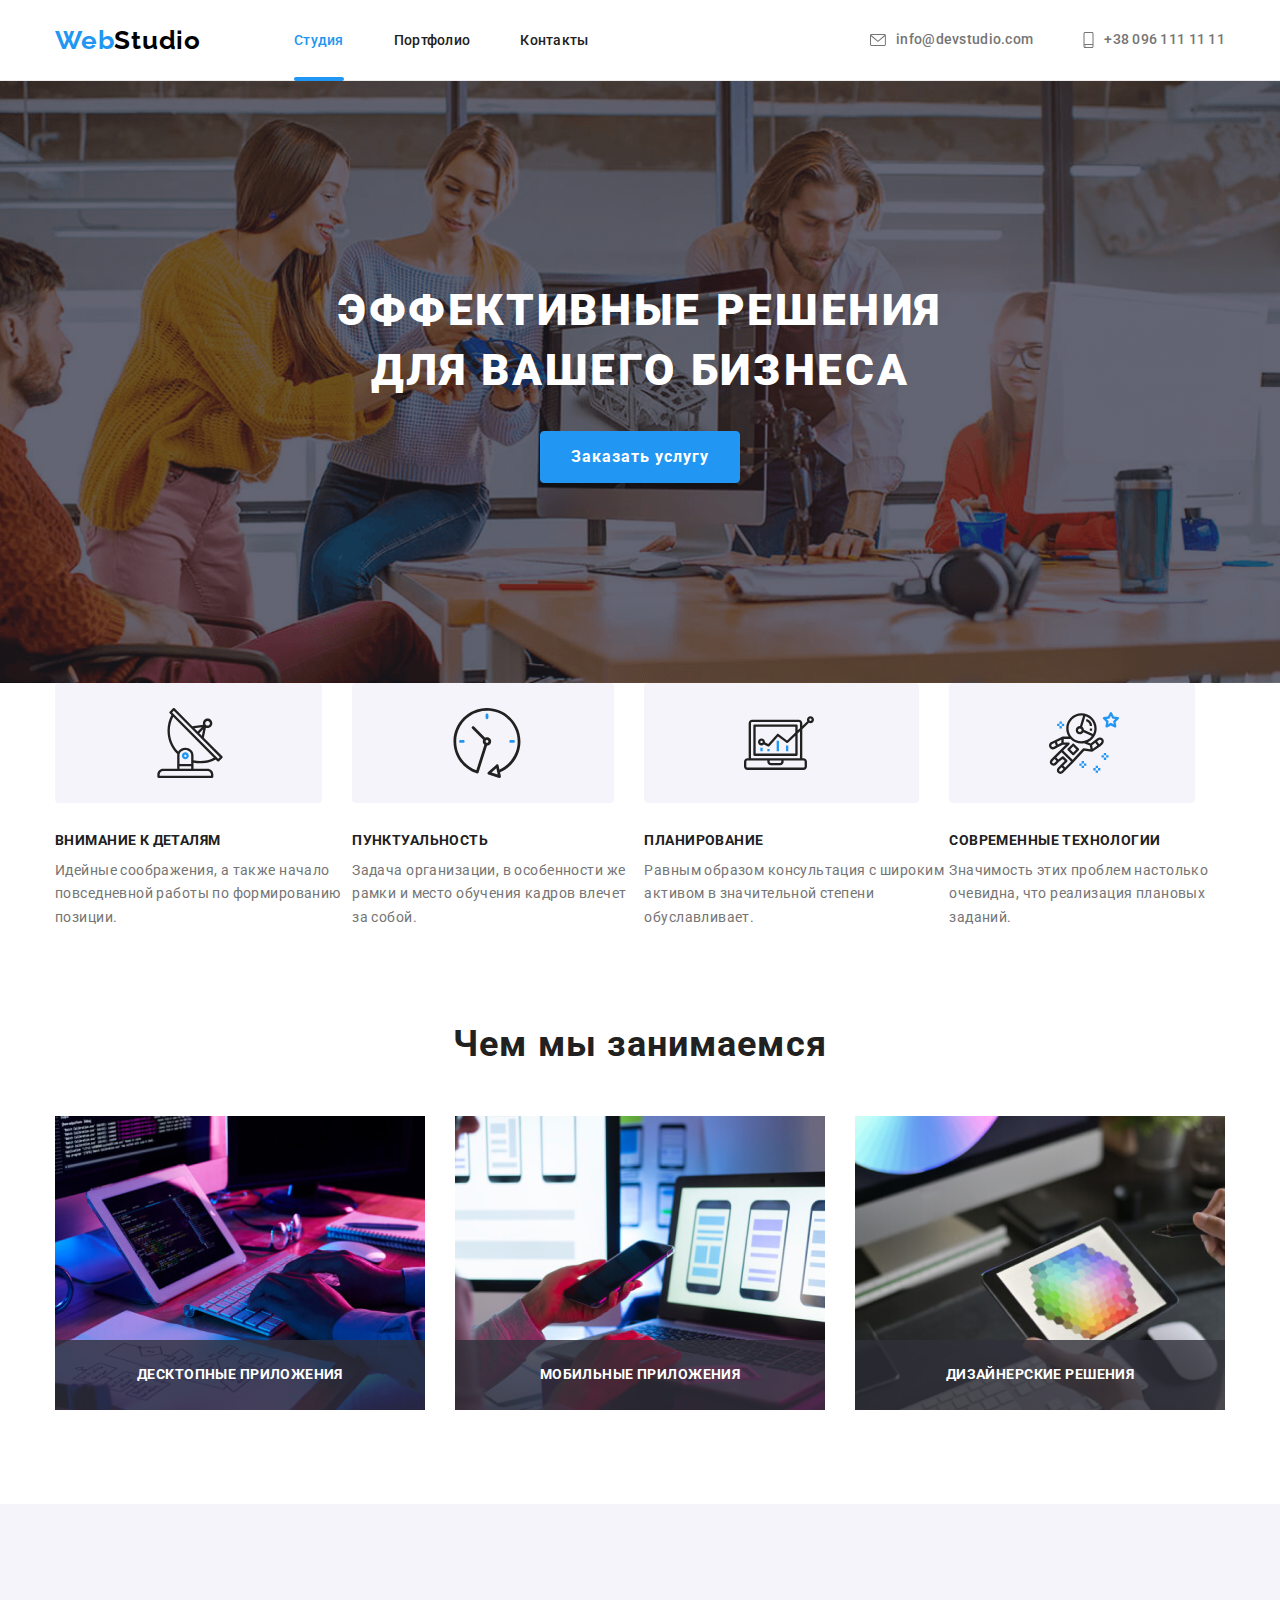
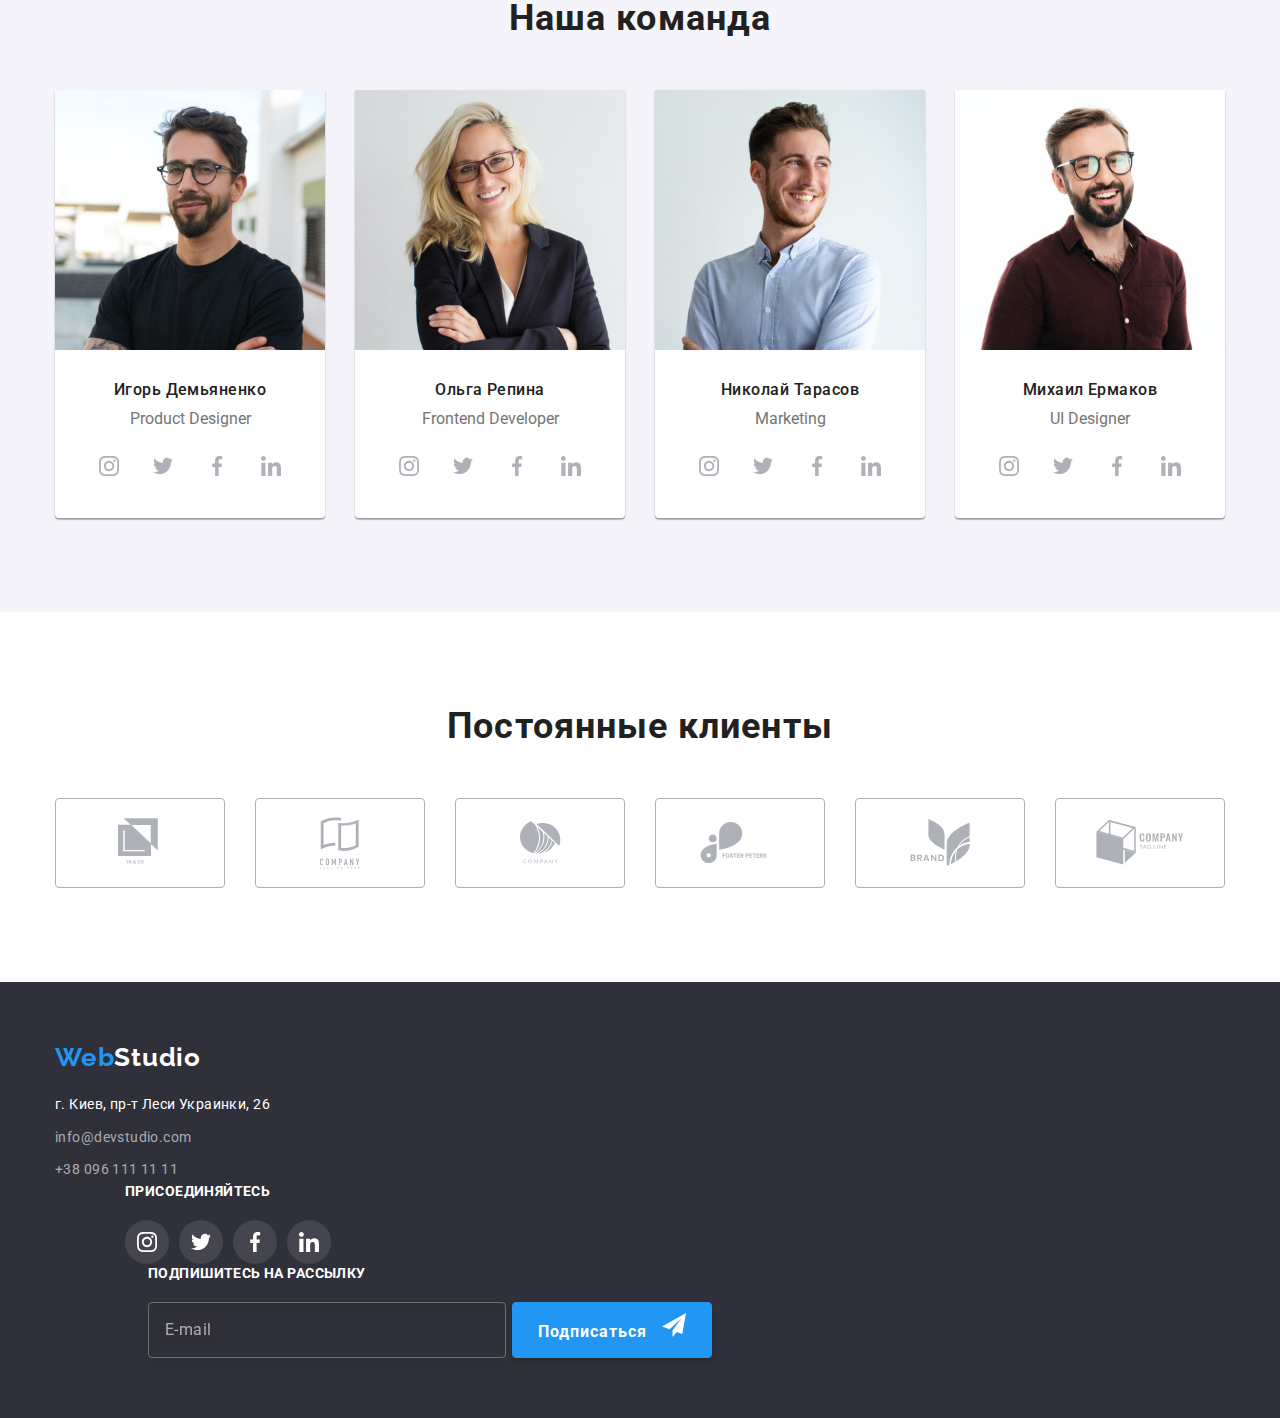
==== commit 292928ca: "fixed header" ====
--- a/index.html
+++ b/index.html
@@ -62,8 +62,8 @@
                             <use href="./images/sprite.svg#antenna"></use>
                         </svg>
                         </div>
-                        <h3 class="advantage__item-title">Внимание к деталям</h3>
-                        <p class="advantage__item-description">Идейные соображения, а также начало повседневной работы по формированию позиции.</p>
+                        <h3 class="advantage-item__title">Внимание к деталям</h3>
+                        <p class="advantage-item__description">Идейные соображения, а также начало повседневной работы по формированию позиции.</p>
                     </li> 
                     <li class="advantage__item">
                         <div class="advantage__image">
@@ -71,8 +71,8 @@
                             <use href="./images/sprite.svg#clock"></use>
                         </svg>
                         </div>
-                        <h3 class="advantage__item-title">Пунктуальность</h3>
-                        <p class="advantage__item-description">Задача организации, в особенности же рамки и место обучения кадров влечет за собой.</p>
+                        <h3 class="advantage-item__title">Пунктуальность</h3>
+                        <p class="advantage-item__description">Задача организации, в особенности же рамки и место обучения кадров влечет за собой.</p>
                     </li>
                     <li class="advantage__item">
                         <div class="advantage__image">
@@ -80,8 +80,8 @@
                             <use href="./images/sprite.svg#diagram"></use>
                         </svg>
                         </div>
-                        <h3 class="advantage__item-title">Планирование</h3>
-                        <p class="advantage__item-description">Равным образом консультация с широким активом в значительной степени обуславливает.</p>
+                        <h3 class="advantage-item__title">Планирование</h3>
+                        <p class="advantage-item__description">Равным образом консультация с широким активом в значительной степени обуславливает.</p>
                     </li>
                     <li class="advantage__item">
                         <div class="advantage__image">
@@ -89,8 +89,8 @@
                             <use href="./images/sprite.svg#astronaut"></use>
                         </svg>
                         </div>
-                        <h3 class="advantage__item-title">Современные технологии</h3>
-                        <p class="advantage__item-description">Значимость этих проблем настолько очевидна, что реализация плановых заданий.</p>
+                        <h3 class="advantage-item__title">Современные технологии</h3>
+                        <p class="advantage-item__description">Значимость этих проблем настолько очевидна, что реализация плановых заданий.</p>
                     </li>
                 </ul>
             </div>
--- a/css/main.min.css
+++ b/css/main.min.css
@@ -1,2 +1,2 @@
-:root{--primary-text-color: #212121;--secondary-text-color: #757575;--accent-text-color: #2196f3;--reserve-text-color: #ffffff;--primary-font-family: 'Roboto', sans-serif;--secondary-font-family: 'Raleway', sans-serif;--card-set-gap: 30px}.logo{font-family:var(--secondary-font-family);color:#000000;font-weight:700;font-size:26px;line-height:1.19;letter-spacing:0.03em}.logo--accent{color:var(--accent-text-color)}.logo--inverse{color:var(--reserve-text-color)}.header{border-bottom:1px solid #ececec}.header .container{display:-webkit-box;display:-ms-flexbox;display:flex;-webkit-box-align:center;-ms-flex-align:center;align-items:center}.site-nav{display:-webkit-box;display:-ms-flexbox;display:flex;-webkit-box-align:center;-ms-flex-align:center;align-items:center}.site-nav__list{display:-webkit-box;display:-ms-flexbox;display:flex;-webkit-box-align:center;-ms-flex-align:center;align-items:center;margin-left:93px}.site-nav__item:not(:last-child),.contacts__item:not(:last-child){margin-right:50px}.contacts{display:-webkit-box;display:-ms-flexbox;display:flex;-webkit-box-align:center;-ms-flex-align:center;align-items:center;margin-left:auto}.site-nav__link{color:var(--primary-text-color)}.site-nav__link,.contacts__link{position:relative;padding-top:32px;padding-bottom:32px;font-weight:500;font-size:14px;line-height:1.14;letter-spacing:0.02em;-webkit-transition:color 250ms cubic-bezier(0.4, 0, 0.2, 1);transition:color 250ms cubic-bezier(0.4, 0, 0.2, 1)}.site-nav__link:hover,.site-nav__link:focus,.contacts__link:hover,.contacts__link:focus{color:var(--accent-text-color)}.current{color:var(--accent-text-color)}.current::after{content:'';position:absolute;left:0;bottom:0;display:block;width:100%;height:4px;background-color:var(--accent-text-color);border-radius:2px;-webkit-transform:translateY(25%);transform:translateY(25%)}.contacts__link{display:-webkit-box;display:-ms-flexbox;display:flex;-webkit-box-align:center;-ms-flex-align:center;align-items:center;color:var(--secondary-text-color)}.contacts__item{display:-webkit-box;display:-ms-flexbox;display:flex;-webkit-box-align:center;-ms-flex-align:center;align-items:center}.contacts__icon{margin-right:10px;fill:currentColor}.footer{padding-top:60px;padding-bottom:60px;background:#2f303a}.footer .container{display:-webkit-box;display:-ms-flexbox;display:flex;justify-self:start;-webkit-box-align:baseline;-ms-flex-align:baseline;align-items:baseline}.footer__wrap{width:231px}.footer-address__list{margin-top:20px}.footer-address__item:not(:last-child){margin-bottom:9px}.footer-address__link{font-size:14px;line-height:1.71;letter-spacing:0.03em;color:rgba(255,255,255,0.6)}.footer-address__link.map{color:var(--reserve-text-color)}.footer__social{margin-left:70px}.footer-social__title,.subscription__title{display:inline-block;margin-bottom:20px;font-weight:700;font-size:14px;line-height:1.14;letter-spacing:0.03em;text-transform:uppercase;color:var(--reserve-text-color)}.footer-social__list{display:-webkit-box;display:-ms-flexbox;display:flex;-webkit-box-pack:justify;-ms-flex-pack:justify;justify-content:space-between;width:206px}.footer-social__link{display:-webkit-box;display:-ms-flexbox;display:flex;-webkit-box-pack:center;-ms-flex-pack:center;justify-content:center;-webkit-box-align:center;-ms-flex-align:center;align-items:center;width:44px;height:44px;border-radius:50%;background-color:rgba(255,255,255,0.1);color:var(--reserve-text-color);-webkit-transition:background-color 250ms cubic-bezier(0.4, 0, 0.2, 1);transition:background-color 250ms cubic-bezier(0.4, 0, 0.2, 1)}.footer-social__link:hover,.footer-social__link:focus{background-color:var(--accent-text-color)}.footer-social__logo{fill:currentColor}.subscription{display:block;margin-left:93px;width:570px}.subscription__btn{display:-webkit-box;display:-ms-flexbox;display:flex;-webkit-box-pack:center;-ms-flex-pack:center;justify-content:center;-webkit-box-align:center;-ms-flex-align:center;align-items:center;margin-left:12px}.subscription-btn__icon{margin-left:10px;fill:currentColor}.subscription__wrap{display:-webkit-box;display:-ms-flexbox;display:flex}.subscription__input{padding:15px 16px;min-width:358px;min-height:50px;border:1px solid rgba(255,255,255,0.3);-webkit-filter:drop-shadow(0px 4px 4px rgba(0,0,0,0.15));filter:drop-shadow(0px 4px 4px rgba(0,0,0,0.15));border-radius:4px;background-color:transparent;color:#ffffff;-webkit-transition:outline 250ms cubic-bezier(0.4, 0, 0.2, 1);transition:outline 250ms cubic-bezier(0.4, 0, 0.2, 1)}.subscription__input:focus{outline:1px solid var(--accent-text-color)}.subscription__input::-webkit-input-placeholder{font-size:16px;line-height:1.25;letter-spacing:0.03em;color:rgba(255,255,255,0.6)}.subscription__input:-ms-input-placeholder{font-size:16px;line-height:1.25;letter-spacing:0.03em;color:rgba(255,255,255,0.6)}.subscription__input::-ms-input-placeholder{font-size:16px;line-height:1.25;letter-spacing:0.03em;color:rgba(255,255,255,0.6)}.subscription__input::placeholder{font-size:16px;line-height:1.25;letter-spacing:0.03em;color:rgba(255,255,255,0.6)}
+:root{--primary-text-color: #212121;--secondary-text-color: #757575;--accent-text-color: #2196f3;--reserve-text-color: #ffffff;--primary-font-family: 'Roboto', sans-serif;--secondary-font-family: 'Raleway', sans-serif;--card-set-gap: 30px;--timing-fn: 250ms cubic-bezier(0.4, 0, 0.2, 1)}.visually-hidden{position:absolute;width:1px;height:1px;margin:-1px;border:0;padding:0;white-space:nowrap;-webkit-clip-path:inset(100%);clip-path:inset(100%);clip:rect(0 0 0 0);overflow:hidden}html{-webkit-box-sizing:border-box;box-sizing:border-box}*,*::before,*::after{-webkit-box-sizing:inherit;box-sizing:inherit}body{font-family:var(--primary-font-family)}ul{list-style:none;padding:0;margin:0}h1,h2,h3,h4,h5,h6,p{margin:0}a{text-decoration:none}address{font-style:normal}img{display:block;max-width:100%;height:auto}textarea{resize:none}.container{width:1200px;padding:0 15px;margin:0 auto}.section{padding-top:94px;padding-bottom:94px}.logo{font-family:var(--secondary-font-family);color:#000000;font-weight:700;font-size:26px;line-height:1.19;letter-spacing:0.03em}.logo--accent{color:var(--accent-text-color)}.logo--inverse{color:var(--reserve-text-color)}.header{border-bottom:1px solid #ececec}.header .container{display:-webkit-box;display:-ms-flexbox;display:flex;-webkit-box-align:center;-ms-flex-align:center;align-items:center}.site-nav{display:-webkit-box;display:-ms-flexbox;display:flex;-webkit-box-align:center;-ms-flex-align:center;align-items:center}.site-nav__list{display:-webkit-box;display:-ms-flexbox;display:flex;-webkit-box-align:center;-ms-flex-align:center;align-items:center;margin-left:93px}.site-nav__item:not(:last-child),.contacts__item:not(:last-child){margin-right:50px}.contacts{display:-webkit-box;display:-ms-flexbox;display:flex;-webkit-box-align:center;-ms-flex-align:center;align-items:center;margin-left:auto}.site-nav__link{color:var(--primary-text-color)}.site-nav__link,.contacts__link{position:relative;padding-top:32px;padding-bottom:32px;font-weight:500;font-size:14px;line-height:1.14;letter-spacing:0.02em;-webkit-transition:color var(--timing-fn);transition:color var(--timing-fn)}.site-nav__link:hover,.site-nav__link:focus,.contacts__link:hover,.contacts__link:focus{color:var(--accent-text-color)}.current{color:var(--accent-text-color)}.current::after{content:'';position:absolute;left:0;bottom:0;display:block;width:100%;height:4px;background-color:var(--accent-text-color);border-radius:2px;-webkit-transform:translateY(25%);transform:translateY(25%)}.contacts__link{display:-webkit-box;display:-ms-flexbox;display:flex;-webkit-box-align:center;-ms-flex-align:center;align-items:center;color:var(--secondary-text-color)}.contacts__item{display:-webkit-box;display:-ms-flexbox;display:flex;-webkit-box-align:center;-ms-flex-align:center;align-items:center}.contacts__icon{margin-right:10px;fill:currentColor}.footer{padding-top:60px;padding-bottom:60px;background:#2f303a}.footer.container{display:-webkit-box;display:-ms-flexbox;display:flex;justify-self:start;-webkit-box-align:baseline;-ms-flex-align:baseline;align-items:baseline}.footer__wrap{width:231px}.footer-address__list{margin-top:20px}.footer-address__item:not(:last-child){margin-bottom:9px}.footer-address__link{font-size:14px;line-height:1.71;letter-spacing:0.03em;color:rgba(255,255,255,0.6)}.footer-address__link.map{color:var(--reserve-text-color)}.footer__social{margin-left:70px}.footer-social__title,.subscription__title{display:inline-block;margin-bottom:20px;font-weight:700;font-size:14px;line-height:1.14;letter-spacing:0.03em;text-transform:uppercase;color:var(--reserve-text-color)}.footer-social__list{display:-webkit-box;display:-ms-flexbox;display:flex;-webkit-box-pack:justify;-ms-flex-pack:justify;justify-content:space-between;width:206px}.footer-social__link{display:-webkit-box;display:-ms-flexbox;display:flex;-webkit-box-pack:center;-ms-flex-pack:center;justify-content:center;-webkit-box-align:center;-ms-flex-align:center;align-items:center;width:44px;height:44px;border-radius:50%;background-color:rgba(255,255,255,0.1);color:var(--reserve-text-color);-webkit-transition:background-color var(--timing-fn);transition:background-color var(--timing-fn)}.footer-social__link:hover,.footer-social__link:focus{background-color:var(--accent-text-color)}.footer-social__logo{fill:currentColor}.subscription{display:block;margin-left:93px;width:570px}.subscription__btn{display:-webkit-box;display:-ms-flexbox;display:flex;-webkit-box-pack:center;-ms-flex-pack:center;justify-content:center;-webkit-box-align:center;-ms-flex-align:center;align-items:center;margin-left:12px}.subscription-btn__icon{margin-left:10px;fill:currentColor}.subscription__wrap{display:-webkit-box;display:-ms-flexbox;display:flex}.subscription__input{padding:15px 16px;min-width:358px;min-height:50px;border:1px solid rgba(255,255,255,0.3);-webkit-filter:drop-shadow(0px 4px 4px rgba(0,0,0,0.15));filter:drop-shadow(0px 4px 4px rgba(0,0,0,0.15));border-radius:4px;background-color:transparent;color:#ffffff;-webkit-transition:outline var(--timing-fn);transition:outline var(--timing-fn)}.subscription__input:focus{outline:1px solid var(--accent-text-color)}.subscription__input::-webkit-input-placeholder{font-size:16px;line-height:1.25;letter-spacing:0.03em;color:rgba(255,255,255,0.6)}.subscription__input:-ms-input-placeholder{font-size:16px;line-height:1.25;letter-spacing:0.03em;color:rgba(255,255,255,0.6)}.subscription__input::-ms-input-placeholder{font-size:16px;line-height:1.25;letter-spacing:0.03em;color:rgba(255,255,255,0.6)}.subscription__input::placeholder{font-size:16px;line-height:1.25;letter-spacing:0.03em;color:rgba(255,255,255,0.6)}.hero__btn,.subscription__btn,.modal-form__btn{display:block;margin:0 auto;padding:10px 0;min-width:200px;min-height:50px;border-radius:4px;border:1px solid var(--accent-text-color);cursor:pointer;font-weight:700;font-size:16px;line-height:1.87;letter-spacing:0.06em;color:var(--reserve-text-color);background-color:var(--accent-text-color);-webkit-box-shadow:0px 4px 4px rgba(0,0,0,0.15);box-shadow:0px 4px 4px rgba(0,0,0,0.15)}.modal__btn-close{position:absolute;top:8px;right:8px;display:-webkit-box;display:-ms-flexbox;display:flex;-webkit-box-pack:center;-ms-flex-pack:center;justify-content:center;-webkit-box-align:center;-ms-flex-align:center;align-items:center;cursor:pointer;width:30px;height:30px;border:1px solid rgba(0,0,0,0.1);border-radius:50%;background:#ffffff;fill:212121;-webkit-transition:fill var(--timing-fn);transition:fill var(--timing-fn)}.modal__btn-close:hover,.modal__btn-close:focus{fill:var(--accent-text-color)}.backdrop{position:fixed;top:0;left:0;min-width:100%;min-height:100%;background-color:rgba(0,0,0,0.2);opacity:1;-webkit-transition:opacity 700ms linear;transition:opacity 700ms linear}.backdrop.is-hidden{opacity:0;visibility:none;pointer-events:none}.modal{position:absolute;top:50%;left:50%;padding:40px;width:528px;height:581px;border-radius:4px;background-color:var(--reserve-text-color);-webkit-box-shadow:0px 1px 3px rgba(0,0,0,0.12),0px 1px 1px rgba(0,0,0,0.14),0px 2px 1px rgba(0,0,0,0.2);box-shadow:0px 1px 3px rgba(0,0,0,0.12),0px 1px 1px rgba(0,0,0,0.14),0px 2px 1px rgba(0,0,0,0.2);-webkit-transform:translate(-50%, -50%) scale(1);transform:translate(-50%, -50%) scale(1);-webkit-transition:-webkit-transform 700ms cubic-bezier(0.42, 0, 0.58, 1);transition:-webkit-transform 700ms cubic-bezier(0.42, 0, 0.58, 1);transition:transform 700ms cubic-bezier(0.42, 0, 0.58, 1);transition:transform 700ms cubic-bezier(0.42, 0, 0.58, 1), -webkit-transform 700ms cubic-bezier(0.42, 0, 0.58, 1)}.backdrop.is-hidden .modal{-webkit-transform:translate(-50%, -50%) scale(0);transform:translate(-50%, -50%) scale(0)}.modal-form__title{display:block;margin-bottom:12px;font-weight:700;font-size:20px;line-height:1.15;text-align:center;letter-spacing:0.03em;color:var(--primary-text-color)}.modal-form__field{position:relative;display:-webkit-box;display:-ms-flexbox;display:flex;-webkit-box-orient:vertical;-webkit-box-direction:normal;-ms-flex-direction:column;flex-direction:column;margin-bottom:10px}.modal-form__field.comment{margin-bottom:20px}.modal-form__label{margin-bottom:4px;font-size:12px;line-height:1.16;letter-spacing:0.01em;color:var(--secondary-text-color)}.modal-form__input{min-width:100%;height:40px;border:1px solid rgba(33,33,33,0.2);border-radius:4px;padding-left:42px;cursor:pointer;-webkit-transition:border-color var(--timing-fn);transition:border-color var(--timing-fn)}.modal-form__input:focus{border-color:var(--accent-text-color);outline:none}.modal-form__input.textarea{height:120px;padding:12px 16px}.modal-form__input.textarea::-webkit-input-placeholder{font-size:12px;line-height:1.16;letter-spacing:0.01em;color:rgba(117,117,117,0.5)}.modal-form__input.textarea:-ms-input-placeholder{font-size:12px;line-height:1.16;letter-spacing:0.01em;color:rgba(117,117,117,0.5)}.modal-form__input.textarea::-ms-input-placeholder{font-size:12px;line-height:1.16;letter-spacing:0.01em;color:rgba(117,117,117,0.5)}.modal-form__input.textarea::placeholder{font-size:12px;line-height:1.16;letter-spacing:0.01em;color:rgba(117,117,117,0.5)}.modal-form__input:focus+.modal-form__icon{fill:var(--accent-text-color)}.modal-form__icon{position:absolute;bottom:11px;left:12px;fill:212121;-webkit-transition:fill var(--timing-fn);transition:fill var(--timing-fn)}.modal-form__checkbox{margin-bottom:30px}.checkbox__label{display:-webkit-box;display:-ms-flexbox;display:flex;-webkit-box-pack:center;-ms-flex-pack:center;justify-content:center;-webkit-box-align:center;-ms-flex-align:center;align-items:center;font-size:14px;line-height:1.71;letter-spacing:0.03em;color:var(--secondary-text-color)}.checkbox__label::before{content:'';display:inline-block;width:16px;height:15px;border:2px solid #212121;border-radius:2px;margin-right:7px;-webkit-transition:all var(--timing-fn);transition:all var(--timing-fn)}.checkbox__input:checked+.checkbox__label::before{background-color:var(--accent-text-color);background-image:url(../images/logo-checked.svg);background-size:contain;background-origin:border-box;border-color:transparent}.policy-link{text-decoration:underline;color:var(--accent-text-color);margin-left:5px}.checkbox__input{position:absolute;width:1px;height:1px;margin:-1px;border:0;padding:0;white-space:nowrap;-webkit-clip-path:inset(100%);clip-path:inset(100%);clip:rect(0 0 0 0);overflow:hidden}.hero{max-width:1600px;min-height:600px;margin:0 auto;padding-top:200px;padding-bottom:200px;background-color:#2f303a;background-image:-webkit-gradient(linear, left top, left bottom, from(rgba(47,48,58,0.4)), to(rgba(47,48,58,0.4))),url(../images/hero-img.png);background-image:linear-gradient(rgba(47,48,58,0.4), rgba(47,48,58,0.4)),url(../images/hero-img.png);background-position:center;background-repeat:no-repeat;background-size:cover;text-align:center}.hero__title{max-width:696px;margin-left:auto;margin-right:auto;font-weight:900;font-size:44px;line-height:1.36;letter-spacing:0.06em;text-transform:uppercase;color:var(--reserve-text-color);margin-bottom:30px}.advantage.container{padding-top:94px}.advantage__list{display:-webkit-box;display:-ms-flexbox;display:flex;-webkit-box-align:start;-ms-flex-align:start;align-items:flex-start;-webkit-box-pack:justify;-ms-flex-pack:justify;justify-content:space-between}.advantage__item{min-width:270px}.advantage__item :not(:last-child){margin-right:30px}.advantage-item__title{margin-bottom:10px;font-weight:700;font-size:14px;line-height:1.14;letter-spacing:0.03em;text-transform:uppercase;color:var(--primary-text-color)}.advantage-item__description{font-weight:400;font-size:14px;line-height:1.71;letter-spacing:0.03em;color:var(--secondary-text-color)}.advantage-image__icon{width:70px;height:70px}.advantage__image{margin-bottom:30px;padding:25px 100px;height:120px;background-color:#f5f4fa;border-radius:4px}.services__list{display:-webkit-box;display:-ms-flexbox;display:flex;-webkit-box-pack:justify;-ms-flex-pack:justify;justify-content:space-between}.services__title{margin-bottom:50px;font-weight:700;font-size:36px;line-height:1.16;text-align:center;letter-spacing:0.03em;color:var(--primary-text-color)}.services__item{position:relative}.services-item__title{position:absolute;left:0;bottom:0;padding-top:27px;padding-bottom:27px;width:100%;height:70px;background-color:rgba(47,48,58,0.8);color:var(--reserve-text-color);font-weight:700;font-size:14px;line-height:1.14;text-align:center;letter-spacing:0.03em;text-transform:uppercase;-webkit-transform:translateY(0);transform:translateY(0)}.team{background:#f5f4fa}.team__list{display:-webkit-box;display:-ms-flexbox;display:flex;-webkit-box-pack:justify;-ms-flex-pack:justify;justify-content:space-between}.team__item{padding-bottom:30px;background-color:var(--reserve-text-color);-webkit-box-shadow:0px 1px 3px rgba(0,0,0,0.12),0px 1px 1px rgba(0,0,0,0.14),0px 2px 1px rgba(0,0,0,0.2);box-shadow:0px 1px 3px rgba(0,0,0,0.12),0px 1px 1px rgba(0,0,0,0.14),0px 2px 1px rgba(0,0,0,0.2);border-radius:0px 0px 4px 4px}.team__title{margin-bottom:50px;font-weight:700;font-size:36px;line-height:1.16;text-align:center;letter-spacing:0.03em;color:var(--primary-text-color)}.team-item__info{margin-top:30px;padding-right:32px;padding-left:32px}.team-item__name{font-weight:500;font-size:16px;line-height:1.19;text-align:center;letter-spacing:0.03em;color:var(--primary-text-color)}.team-item__position{margin-top:10px;font-size:16px;line-height:1.19;text-align:center;color:var(--secondary-text-color)}.team-item__social-list{display:-webkit-box;display:-ms-flexbox;display:flex;-webkit-box-pack:justify;-ms-flex-pack:justify;justify-content:space-between;margin-top:16px}.social-list__link{display:-webkit-box;display:-ms-flexbox;display:flex;-webkit-box-pack:center;-ms-flex-pack:center;justify-content:center;-webkit-box-align:center;-ms-flex-align:center;align-items:center;width:44px;height:44px;border-radius:50%;color:#afb1b8;-webkit-transition:color var(--timing-fn),background-color var(--timing-fn);transition:color var(--timing-fn),background-color var(--timing-fn)}.social-list__link:hover,.social-list__link:focus{background-color:var(--accent-text-color);color:var(--reserve-text-color)}.social-list__icon{fill:currentColor}.clients__list{display:-webkit-box;display:-ms-flexbox;display:flex;-webkit-box-align:start;-ms-flex-align:start;align-items:flex-start;-webkit-box-pack:justify;-ms-flex-pack:justify;justify-content:space-between}.clients__item:not(:last-child){margin-right:30px}.clients__title{margin-bottom:50px;font-weight:700;font-size:36px;line-height:1.16;text-align:center;letter-spacing:0.03em;color:var(--primary-text-color)}.clients__link{display:-webkit-box;display:-ms-flexbox;display:flex;-webkit-box-pack:center;-ms-flex-pack:center;justify-content:center;-webkit-box-align:center;-ms-flex-align:center;align-items:center;color:#afb1b8;width:170px;height:90px;border:1px solid;border-radius:4px;-webkit-transition:color var(--timing-fn),border-color var(--timing-fn);transition:color var(--timing-fn),border-color var(--timing-fn)}.clients__link:hover,.clients__link:focus{color:var(--accent-text-color);border-color:var(--accent-text-color)}.clients__logo{fill:currentColor}
 /*# sourceMappingURL=main.min.css.map */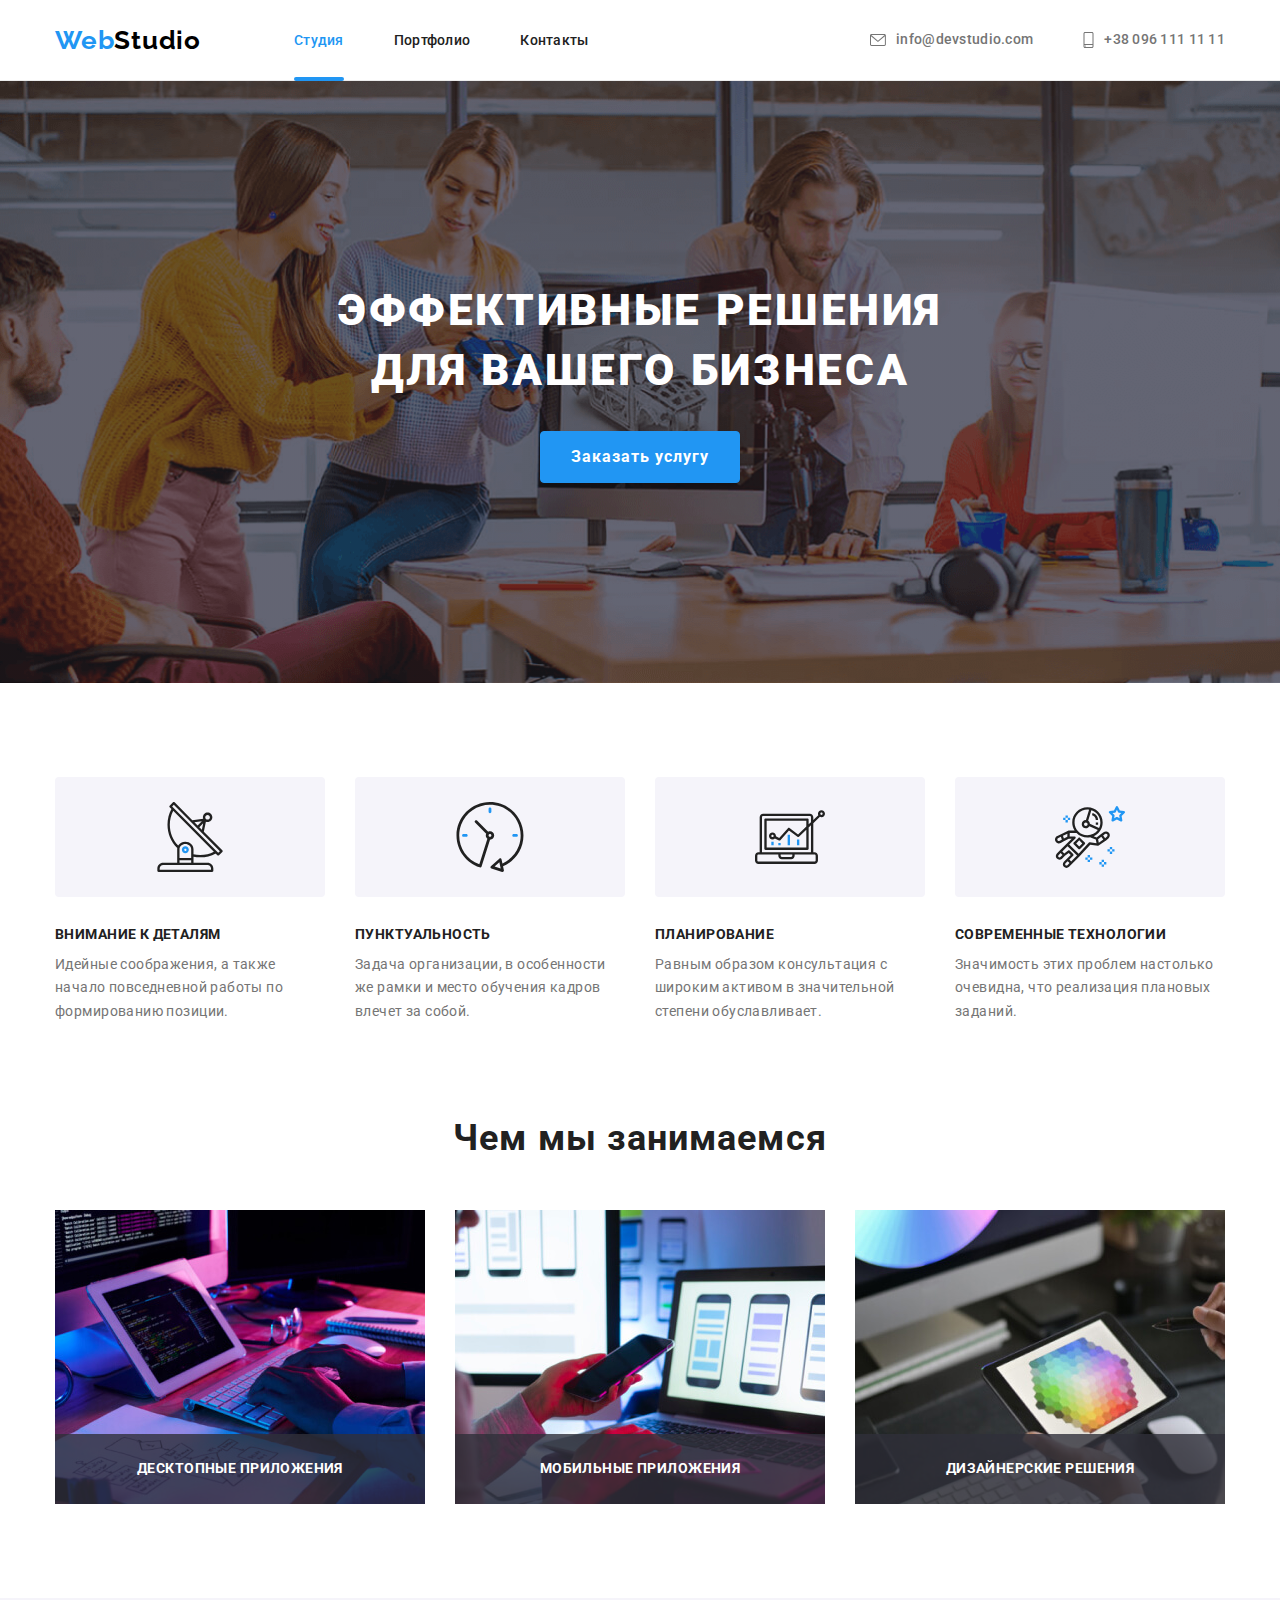
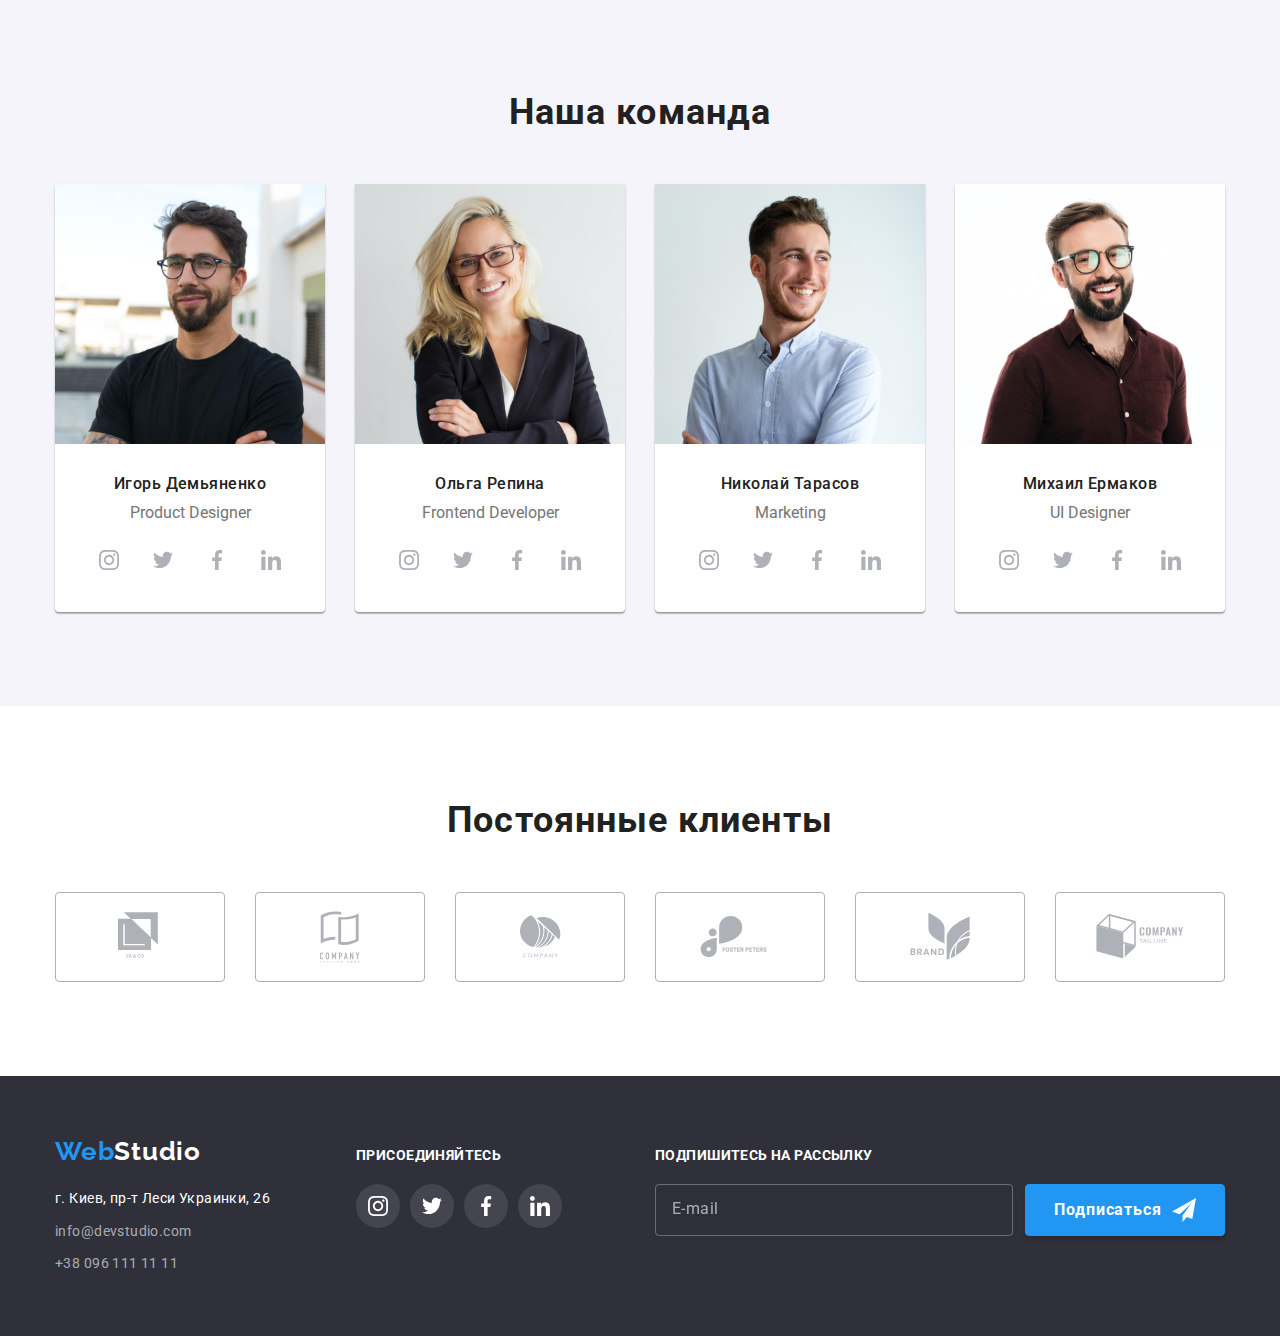
==== commit e72c3907: "added btn + title" ====
--- a/index.html
+++ b/index.html
@@ -48,7 +48,7 @@
         <section class="hero">
             <div class="container">
                 <h1 class="hero__title">Эффективные решения для вашего бизнеса</h1>
-                 <button class="hero__btn" type="button" data-modal-open> Заказать услугу </button>
+                 <button class="main__btn" type="button" data-modal-open> Заказать услугу </button>
             </div>
         </section>
         <!--advantage-->
@@ -98,7 +98,7 @@
         <!--services-->
         <section class="services section">
             <div class="container">
-                <h2 class="services__title">Чем мы занимаемся</h2>
+                <h2 class="section-title">Чем мы занимаемся</h2>
                 <ul class="services__list">
                     <li class="services__item">
                         <h3 class="services-item__title">Десктопные приложения</h3>
@@ -118,7 +118,7 @@
         <!--team-->
         <section id="team" class="team section">
             <div class="container">
-                <h2 class="team__title">Наша команда</h2>
+                <h2 class="section-title">Наша команда</h2>
                 <ul class="team__list">
                     <li class="team__item">
                         <img class="team-item__photo" src="./images/igor.jpg" alt="Продакт дизайнер игорь" width="270" height="260">
@@ -274,7 +274,7 @@
         <!-- clients -->
         <section class="clients section">
             <div class="container">
-                <h2 class="clients__title">Постоянные клиенты</h2>
+                <h2 class="section-title">Постоянные клиенты</h2>
                 <ul class="clients__list">
                     <li class="clients__item">
                         <a class="clients__link" href="" target="_blank">
@@ -381,7 +381,7 @@
                 <div class="subscription__wrap">
                     <label for="subs-email"></label>
                     <input class="subscription__input" id="subs-email" name="subs-email" type="email" placeholder="E-mail" autocomplete="email">
-                    <button class="subscription__btn" type="submit">Подписаться
+                    <button class="main__btn" type="submit">Подписаться
                         <svg class="subscription-btn__icon" width="24px" height="24px">
                             <use href="./images/sprite.svg#icon-send"></use>
                         </svg>
@@ -429,7 +429,7 @@
                     <input class="checkbox__input" type="checkbox" id="check" name="privacy">
                     <label class="checkbox__label" for="check">Соглашаюсь с рассылкой и принимаю<a class="policy-link" href="https://policies.google.com/terms?hl=ru-UA&fg=1">Условия договора</a></label>
                 </div>
-                <button class="modal-form__btn" type="submit">Отправить</button>
+                <button class="main__btn" type="submit">Отправить</button>
                 
             </form>
         </div>
--- a/css/main.min.css
+++ b/css/main.min.css
@@ -1,2 +1,2 @@
-:root{--primary-text-color: #212121;--secondary-text-color: #757575;--accent-text-color: #2196f3;--reserve-text-color: #ffffff;--primary-font-family: 'Roboto', sans-serif;--secondary-font-family: 'Raleway', sans-serif;--card-set-gap: 30px;--timing-fn: 250ms cubic-bezier(0.4, 0, 0.2, 1)}.visually-hidden{position:absolute;width:1px;height:1px;margin:-1px;border:0;padding:0;white-space:nowrap;-webkit-clip-path:inset(100%);clip-path:inset(100%);clip:rect(0 0 0 0);overflow:hidden}html{-webkit-box-sizing:border-box;box-sizing:border-box}*,*::before,*::after{-webkit-box-sizing:inherit;box-sizing:inherit}body{font-family:var(--primary-font-family)}ul{list-style:none;padding:0;margin:0}h1,h2,h3,h4,h5,h6,p{margin:0}a{text-decoration:none}address{font-style:normal}img{display:block;max-width:100%;height:auto}textarea{resize:none}.container{width:1200px;padding:0 15px;margin:0 auto}.section{padding-top:94px;padding-bottom:94px}.logo{font-family:var(--secondary-font-family);color:#000000;font-weight:700;font-size:26px;line-height:1.19;letter-spacing:0.03em}.logo--accent{color:var(--accent-text-color)}.logo--inverse{color:var(--reserve-text-color)}.header{border-bottom:1px solid #ececec}.header .container{display:-webkit-box;display:-ms-flexbox;display:flex;-webkit-box-align:center;-ms-flex-align:center;align-items:center}.site-nav{display:-webkit-box;display:-ms-flexbox;display:flex;-webkit-box-align:center;-ms-flex-align:center;align-items:center}.site-nav__list{display:-webkit-box;display:-ms-flexbox;display:flex;-webkit-box-align:center;-ms-flex-align:center;align-items:center;margin-left:93px}.site-nav__item:not(:last-child),.contacts__item:not(:last-child){margin-right:50px}.contacts{display:-webkit-box;display:-ms-flexbox;display:flex;-webkit-box-align:center;-ms-flex-align:center;align-items:center;margin-left:auto}.site-nav__link{color:var(--primary-text-color)}.site-nav__link,.contacts__link{position:relative;padding-top:32px;padding-bottom:32px;font-weight:500;font-size:14px;line-height:1.14;letter-spacing:0.02em;-webkit-transition:color var(--timing-fn);transition:color var(--timing-fn)}.site-nav__link:hover,.site-nav__link:focus,.contacts__link:hover,.contacts__link:focus{color:var(--accent-text-color)}.current{color:var(--accent-text-color)}.current::after{content:'';position:absolute;left:0;bottom:0;display:block;width:100%;height:4px;background-color:var(--accent-text-color);border-radius:2px;-webkit-transform:translateY(25%);transform:translateY(25%)}.contacts__link{display:-webkit-box;display:-ms-flexbox;display:flex;-webkit-box-align:center;-ms-flex-align:center;align-items:center;color:var(--secondary-text-color)}.contacts__item{display:-webkit-box;display:-ms-flexbox;display:flex;-webkit-box-align:center;-ms-flex-align:center;align-items:center}.contacts__icon{margin-right:10px;fill:currentColor}.footer{padding-top:60px;padding-bottom:60px;background:#2f303a}.footer.container{display:-webkit-box;display:-ms-flexbox;display:flex;justify-self:start;-webkit-box-align:baseline;-ms-flex-align:baseline;align-items:baseline}.footer__wrap{width:231px}.footer-address__list{margin-top:20px}.footer-address__item:not(:last-child){margin-bottom:9px}.footer-address__link{font-size:14px;line-height:1.71;letter-spacing:0.03em;color:rgba(255,255,255,0.6)}.footer-address__link.map{color:var(--reserve-text-color)}.footer__social{margin-left:70px}.footer-social__title,.subscription__title{display:inline-block;margin-bottom:20px;font-weight:700;font-size:14px;line-height:1.14;letter-spacing:0.03em;text-transform:uppercase;color:var(--reserve-text-color)}.footer-social__list{display:-webkit-box;display:-ms-flexbox;display:flex;-webkit-box-pack:justify;-ms-flex-pack:justify;justify-content:space-between;width:206px}.footer-social__link{display:-webkit-box;display:-ms-flexbox;display:flex;-webkit-box-pack:center;-ms-flex-pack:center;justify-content:center;-webkit-box-align:center;-ms-flex-align:center;align-items:center;width:44px;height:44px;border-radius:50%;background-color:rgba(255,255,255,0.1);color:var(--reserve-text-color);-webkit-transition:background-color var(--timing-fn);transition:background-color var(--timing-fn)}.footer-social__link:hover,.footer-social__link:focus{background-color:var(--accent-text-color)}.footer-social__logo{fill:currentColor}.subscription{display:block;margin-left:93px;width:570px}.subscription__btn{display:-webkit-box;display:-ms-flexbox;display:flex;-webkit-box-pack:center;-ms-flex-pack:center;justify-content:center;-webkit-box-align:center;-ms-flex-align:center;align-items:center;margin-left:12px}.subscription-btn__icon{margin-left:10px;fill:currentColor}.subscription__wrap{display:-webkit-box;display:-ms-flexbox;display:flex}.subscription__input{padding:15px 16px;min-width:358px;min-height:50px;border:1px solid rgba(255,255,255,0.3);-webkit-filter:drop-shadow(0px 4px 4px rgba(0,0,0,0.15));filter:drop-shadow(0px 4px 4px rgba(0,0,0,0.15));border-radius:4px;background-color:transparent;color:#ffffff;-webkit-transition:outline var(--timing-fn);transition:outline var(--timing-fn)}.subscription__input:focus{outline:1px solid var(--accent-text-color)}.subscription__input::-webkit-input-placeholder{font-size:16px;line-height:1.25;letter-spacing:0.03em;color:rgba(255,255,255,0.6)}.subscription__input:-ms-input-placeholder{font-size:16px;line-height:1.25;letter-spacing:0.03em;color:rgba(255,255,255,0.6)}.subscription__input::-ms-input-placeholder{font-size:16px;line-height:1.25;letter-spacing:0.03em;color:rgba(255,255,255,0.6)}.subscription__input::placeholder{font-size:16px;line-height:1.25;letter-spacing:0.03em;color:rgba(255,255,255,0.6)}.hero__btn,.subscription__btn,.modal-form__btn{display:block;margin:0 auto;padding:10px 0;min-width:200px;min-height:50px;border-radius:4px;border:1px solid var(--accent-text-color);cursor:pointer;font-weight:700;font-size:16px;line-height:1.87;letter-spacing:0.06em;color:var(--reserve-text-color);background-color:var(--accent-text-color);-webkit-box-shadow:0px 4px 4px rgba(0,0,0,0.15);box-shadow:0px 4px 4px rgba(0,0,0,0.15)}.modal__btn-close{position:absolute;top:8px;right:8px;display:-webkit-box;display:-ms-flexbox;display:flex;-webkit-box-pack:center;-ms-flex-pack:center;justify-content:center;-webkit-box-align:center;-ms-flex-align:center;align-items:center;cursor:pointer;width:30px;height:30px;border:1px solid rgba(0,0,0,0.1);border-radius:50%;background:#ffffff;fill:212121;-webkit-transition:fill var(--timing-fn);transition:fill var(--timing-fn)}.modal__btn-close:hover,.modal__btn-close:focus{fill:var(--accent-text-color)}.backdrop{position:fixed;top:0;left:0;min-width:100%;min-height:100%;background-color:rgba(0,0,0,0.2);opacity:1;-webkit-transition:opacity 700ms linear;transition:opacity 700ms linear}.backdrop.is-hidden{opacity:0;visibility:none;pointer-events:none}.modal{position:absolute;top:50%;left:50%;padding:40px;width:528px;height:581px;border-radius:4px;background-color:var(--reserve-text-color);-webkit-box-shadow:0px 1px 3px rgba(0,0,0,0.12),0px 1px 1px rgba(0,0,0,0.14),0px 2px 1px rgba(0,0,0,0.2);box-shadow:0px 1px 3px rgba(0,0,0,0.12),0px 1px 1px rgba(0,0,0,0.14),0px 2px 1px rgba(0,0,0,0.2);-webkit-transform:translate(-50%, -50%) scale(1);transform:translate(-50%, -50%) scale(1);-webkit-transition:-webkit-transform 700ms cubic-bezier(0.42, 0, 0.58, 1);transition:-webkit-transform 700ms cubic-bezier(0.42, 0, 0.58, 1);transition:transform 700ms cubic-bezier(0.42, 0, 0.58, 1);transition:transform 700ms cubic-bezier(0.42, 0, 0.58, 1), -webkit-transform 700ms cubic-bezier(0.42, 0, 0.58, 1)}.backdrop.is-hidden .modal{-webkit-transform:translate(-50%, -50%) scale(0);transform:translate(-50%, -50%) scale(0)}.modal-form__title{display:block;margin-bottom:12px;font-weight:700;font-size:20px;line-height:1.15;text-align:center;letter-spacing:0.03em;color:var(--primary-text-color)}.modal-form__field{position:relative;display:-webkit-box;display:-ms-flexbox;display:flex;-webkit-box-orient:vertical;-webkit-box-direction:normal;-ms-flex-direction:column;flex-direction:column;margin-bottom:10px}.modal-form__field.comment{margin-bottom:20px}.modal-form__label{margin-bottom:4px;font-size:12px;line-height:1.16;letter-spacing:0.01em;color:var(--secondary-text-color)}.modal-form__input{min-width:100%;height:40px;border:1px solid rgba(33,33,33,0.2);border-radius:4px;padding-left:42px;cursor:pointer;-webkit-transition:border-color var(--timing-fn);transition:border-color var(--timing-fn)}.modal-form__input:focus{border-color:var(--accent-text-color);outline:none}.modal-form__input.textarea{height:120px;padding:12px 16px}.modal-form__input.textarea::-webkit-input-placeholder{font-size:12px;line-height:1.16;letter-spacing:0.01em;color:rgba(117,117,117,0.5)}.modal-form__input.textarea:-ms-input-placeholder{font-size:12px;line-height:1.16;letter-spacing:0.01em;color:rgba(117,117,117,0.5)}.modal-form__input.textarea::-ms-input-placeholder{font-size:12px;line-height:1.16;letter-spacing:0.01em;color:rgba(117,117,117,0.5)}.modal-form__input.textarea::placeholder{font-size:12px;line-height:1.16;letter-spacing:0.01em;color:rgba(117,117,117,0.5)}.modal-form__input:focus+.modal-form__icon{fill:var(--accent-text-color)}.modal-form__icon{position:absolute;bottom:11px;left:12px;fill:212121;-webkit-transition:fill var(--timing-fn);transition:fill var(--timing-fn)}.modal-form__checkbox{margin-bottom:30px}.checkbox__label{display:-webkit-box;display:-ms-flexbox;display:flex;-webkit-box-pack:center;-ms-flex-pack:center;justify-content:center;-webkit-box-align:center;-ms-flex-align:center;align-items:center;font-size:14px;line-height:1.71;letter-spacing:0.03em;color:var(--secondary-text-color)}.checkbox__label::before{content:'';display:inline-block;width:16px;height:15px;border:2px solid #212121;border-radius:2px;margin-right:7px;-webkit-transition:all var(--timing-fn);transition:all var(--timing-fn)}.checkbox__input:checked+.checkbox__label::before{background-color:var(--accent-text-color);background-image:url(../images/logo-checked.svg);background-size:contain;background-origin:border-box;border-color:transparent}.policy-link{text-decoration:underline;color:var(--accent-text-color);margin-left:5px}.checkbox__input{position:absolute;width:1px;height:1px;margin:-1px;border:0;padding:0;white-space:nowrap;-webkit-clip-path:inset(100%);clip-path:inset(100%);clip:rect(0 0 0 0);overflow:hidden}.hero{max-width:1600px;min-height:600px;margin:0 auto;padding-top:200px;padding-bottom:200px;background-color:#2f303a;background-image:-webkit-gradient(linear, left top, left bottom, from(rgba(47,48,58,0.4)), to(rgba(47,48,58,0.4))),url(../images/hero-img.png);background-image:linear-gradient(rgba(47,48,58,0.4), rgba(47,48,58,0.4)),url(../images/hero-img.png);background-position:center;background-repeat:no-repeat;background-size:cover;text-align:center}.hero__title{max-width:696px;margin-left:auto;margin-right:auto;font-weight:900;font-size:44px;line-height:1.36;letter-spacing:0.06em;text-transform:uppercase;color:var(--reserve-text-color);margin-bottom:30px}.advantage.container{padding-top:94px}.advantage__list{display:-webkit-box;display:-ms-flexbox;display:flex;-webkit-box-align:start;-ms-flex-align:start;align-items:flex-start;-webkit-box-pack:justify;-ms-flex-pack:justify;justify-content:space-between}.advantage__item{min-width:270px}.advantage__item :not(:last-child){margin-right:30px}.advantage-item__title{margin-bottom:10px;font-weight:700;font-size:14px;line-height:1.14;letter-spacing:0.03em;text-transform:uppercase;color:var(--primary-text-color)}.advantage-item__description{font-weight:400;font-size:14px;line-height:1.71;letter-spacing:0.03em;color:var(--secondary-text-color)}.advantage-image__icon{width:70px;height:70px}.advantage__image{margin-bottom:30px;padding:25px 100px;height:120px;background-color:#f5f4fa;border-radius:4px}.services__list{display:-webkit-box;display:-ms-flexbox;display:flex;-webkit-box-pack:justify;-ms-flex-pack:justify;justify-content:space-between}.services__title{margin-bottom:50px;font-weight:700;font-size:36px;line-height:1.16;text-align:center;letter-spacing:0.03em;color:var(--primary-text-color)}.services__item{position:relative}.services-item__title{position:absolute;left:0;bottom:0;padding-top:27px;padding-bottom:27px;width:100%;height:70px;background-color:rgba(47,48,58,0.8);color:var(--reserve-text-color);font-weight:700;font-size:14px;line-height:1.14;text-align:center;letter-spacing:0.03em;text-transform:uppercase;-webkit-transform:translateY(0);transform:translateY(0)}.team{background:#f5f4fa}.team__list{display:-webkit-box;display:-ms-flexbox;display:flex;-webkit-box-pack:justify;-ms-flex-pack:justify;justify-content:space-between}.team__item{padding-bottom:30px;background-color:var(--reserve-text-color);-webkit-box-shadow:0px 1px 3px rgba(0,0,0,0.12),0px 1px 1px rgba(0,0,0,0.14),0px 2px 1px rgba(0,0,0,0.2);box-shadow:0px 1px 3px rgba(0,0,0,0.12),0px 1px 1px rgba(0,0,0,0.14),0px 2px 1px rgba(0,0,0,0.2);border-radius:0px 0px 4px 4px}.team__title{margin-bottom:50px;font-weight:700;font-size:36px;line-height:1.16;text-align:center;letter-spacing:0.03em;color:var(--primary-text-color)}.team-item__info{margin-top:30px;padding-right:32px;padding-left:32px}.team-item__name{font-weight:500;font-size:16px;line-height:1.19;text-align:center;letter-spacing:0.03em;color:var(--primary-text-color)}.team-item__position{margin-top:10px;font-size:16px;line-height:1.19;text-align:center;color:var(--secondary-text-color)}.team-item__social-list{display:-webkit-box;display:-ms-flexbox;display:flex;-webkit-box-pack:justify;-ms-flex-pack:justify;justify-content:space-between;margin-top:16px}.social-list__link{display:-webkit-box;display:-ms-flexbox;display:flex;-webkit-box-pack:center;-ms-flex-pack:center;justify-content:center;-webkit-box-align:center;-ms-flex-align:center;align-items:center;width:44px;height:44px;border-radius:50%;color:#afb1b8;-webkit-transition:color var(--timing-fn),background-color var(--timing-fn);transition:color var(--timing-fn),background-color var(--timing-fn)}.social-list__link:hover,.social-list__link:focus{background-color:var(--accent-text-color);color:var(--reserve-text-color)}.social-list__icon{fill:currentColor}.clients__list{display:-webkit-box;display:-ms-flexbox;display:flex;-webkit-box-align:start;-ms-flex-align:start;align-items:flex-start;-webkit-box-pack:justify;-ms-flex-pack:justify;justify-content:space-between}.clients__item:not(:last-child){margin-right:30px}.clients__title{margin-bottom:50px;font-weight:700;font-size:36px;line-height:1.16;text-align:center;letter-spacing:0.03em;color:var(--primary-text-color)}.clients__link{display:-webkit-box;display:-ms-flexbox;display:flex;-webkit-box-pack:center;-ms-flex-pack:center;justify-content:center;-webkit-box-align:center;-ms-flex-align:center;align-items:center;color:#afb1b8;width:170px;height:90px;border:1px solid;border-radius:4px;-webkit-transition:color var(--timing-fn),border-color var(--timing-fn);transition:color var(--timing-fn),border-color var(--timing-fn)}.clients__link:hover,.clients__link:focus{color:var(--accent-text-color);border-color:var(--accent-text-color)}.clients__logo{fill:currentColor}
+:root{--primary-text-color: #212121;--secondary-text-color: #757575;--accent-text-color: #2196f3;--reserve-text-color: #ffffff;--primary-font-family: 'Roboto', sans-serif;--secondary-font-family: 'Raleway', sans-serif;--card-set-gap: 30px;--timing-fn: 250ms cubic-bezier(0.4, 0, 0.2, 1)}.visually-hidden{position:absolute;width:1px;height:1px;margin:-1px;border:0;padding:0;white-space:nowrap;-webkit-clip-path:inset(100%);clip-path:inset(100%);clip:rect(0 0 0 0);overflow:hidden}html{-webkit-box-sizing:border-box;box-sizing:border-box}*,*::before,*::after{-webkit-box-sizing:inherit;box-sizing:inherit}body{font-family:var(--primary-font-family)}ul{list-style:none;padding:0;margin:0}h1,h2,h3,h4,h5,h6,p{margin:0}a{text-decoration:none}address{font-style:normal}img{display:block;max-width:100%;height:auto}textarea{resize:none}.container{width:1200px;padding:0 15px;margin:0 auto}.section{padding-top:94px;padding-bottom:94px}.section-title{margin-bottom:50px;font-weight:700;font-size:36px;line-height:1.16;text-align:center;letter-spacing:0.03em;color:var(--primary-text-color)}.logo{font-family:var(--secondary-font-family);color:#000000;font-weight:700;font-size:26px;line-height:1.19;letter-spacing:0.03em}.logo--accent{color:var(--accent-text-color)}.logo--inverse{color:var(--reserve-text-color)}.header{border-bottom:1px solid #ececec}.header .container{display:-webkit-box;display:-ms-flexbox;display:flex;-webkit-box-align:center;-ms-flex-align:center;align-items:center}.site-nav{display:-webkit-box;display:-ms-flexbox;display:flex;-webkit-box-align:center;-ms-flex-align:center;align-items:center}.site-nav__list{display:-webkit-box;display:-ms-flexbox;display:flex;-webkit-box-align:center;-ms-flex-align:center;align-items:center;margin-left:93px}.site-nav__item:not(:last-child),.contacts__item:not(:last-child){margin-right:50px}.contacts{display:-webkit-box;display:-ms-flexbox;display:flex;-webkit-box-align:center;-ms-flex-align:center;align-items:center;margin-left:auto}.site-nav__link{color:var(--primary-text-color)}.site-nav__link,.contacts__link{position:relative;padding-top:32px;padding-bottom:32px;font-weight:500;font-size:14px;line-height:1.14;letter-spacing:0.02em;-webkit-transition:color var(--timing-fn);transition:color var(--timing-fn)}.site-nav__link:hover,.site-nav__link:focus,.contacts__link:hover,.contacts__link:focus{color:var(--accent-text-color)}.current{color:var(--accent-text-color)}.current::after{content:'';position:absolute;left:0;bottom:0;display:block;width:100%;height:4px;background-color:var(--accent-text-color);border-radius:2px;-webkit-transform:translateY(25%);transform:translateY(25%)}.contacts__link{display:-webkit-box;display:-ms-flexbox;display:flex;-webkit-box-align:center;-ms-flex-align:center;align-items:center;color:var(--secondary-text-color)}.contacts__item{display:-webkit-box;display:-ms-flexbox;display:flex;-webkit-box-align:center;-ms-flex-align:center;align-items:center}.contacts__icon{margin-right:10px;fill:currentColor}.footer{padding-top:60px;padding-bottom:60px;background:#2f303a}.footer .container{display:-webkit-box;display:-ms-flexbox;display:flex;-webkit-box-pack:start;-ms-flex-pack:start;justify-content:start;-webkit-box-align:baseline;-ms-flex-align:baseline;align-items:baseline}.footer__wrap{width:231px}.footer-address__list{margin-top:20px}.footer-address__item:not(:last-child){margin-bottom:9px}.footer-address__link{font-size:14px;line-height:1.71;letter-spacing:0.03em;color:rgba(255,255,255,0.6)}.footer-address__link.map{color:var(--reserve-text-color)}.footer__social{margin-left:70px}.footer-social__title,.subscription__title{display:inline-block;margin-bottom:20px;font-weight:700;font-size:14px;line-height:1.14;letter-spacing:0.03em;text-transform:uppercase;color:var(--reserve-text-color)}.footer-social__list{display:-webkit-box;display:-ms-flexbox;display:flex;-webkit-box-pack:justify;-ms-flex-pack:justify;justify-content:space-between;width:206px}.footer-social__link{display:-webkit-box;display:-ms-flexbox;display:flex;-webkit-box-pack:center;-ms-flex-pack:center;justify-content:center;-webkit-box-align:center;-ms-flex-align:center;align-items:center;width:44px;height:44px;border-radius:50%;background-color:rgba(255,255,255,0.1);color:var(--reserve-text-color);-webkit-transition:background-color var(--timing-fn);transition:background-color var(--timing-fn)}.footer-social__link:hover,.footer-social__link:focus{background-color:var(--accent-text-color)}.footer-social__logo{fill:currentColor}.subscription{display:block;margin-left:93px;width:570px}.subscription-btn__icon{margin-left:10px;fill:currentColor}.subscription__wrap{display:-webkit-box;display:-ms-flexbox;display:flex}.subscription__input{margin-right:12px;padding:15px 16px;min-width:358px;min-height:50px;border:1px solid rgba(255,255,255,0.3);-webkit-filter:drop-shadow(0px 4px 4px rgba(0,0,0,0.15));filter:drop-shadow(0px 4px 4px rgba(0,0,0,0.15));border-radius:4px;background-color:transparent;color:#ffffff;-webkit-transition:outline var(--timing-fn);transition:outline var(--timing-fn)}.subscription__input:focus{outline:1px solid var(--accent-text-color)}.subscription__input::-webkit-input-placeholder{font-size:16px;line-height:1.25;letter-spacing:0.03em;color:rgba(255,255,255,0.6)}.subscription__input:-ms-input-placeholder{font-size:16px;line-height:1.25;letter-spacing:0.03em;color:rgba(255,255,255,0.6)}.subscription__input::-ms-input-placeholder{font-size:16px;line-height:1.25;letter-spacing:0.03em;color:rgba(255,255,255,0.6)}.subscription__input::placeholder{font-size:16px;line-height:1.25;letter-spacing:0.03em;color:rgba(255,255,255,0.6)}.main__btn{display:-webkit-box;display:-ms-flexbox;display:flex;-webkit-box-pack:center;-ms-flex-pack:center;justify-content:center;-webkit-box-align:center;-ms-flex-align:center;align-items:center;margin:0 auto;padding:10px 0;min-width:200px;min-height:50px;border-radius:4px;border:1px solid var(--accent-text-color);cursor:pointer;font-weight:700;font-size:16px;line-height:1.87;letter-spacing:0.06em;color:var(--reserve-text-color);background-color:var(--accent-text-color);-webkit-box-shadow:0px 4px 4px rgba(0,0,0,0.15);box-shadow:0px 4px 4px rgba(0,0,0,0.15)}.modal__btn-close{position:absolute;top:8px;right:8px;display:-webkit-box;display:-ms-flexbox;display:flex;-webkit-box-pack:center;-ms-flex-pack:center;justify-content:center;-webkit-box-align:center;-ms-flex-align:center;align-items:center;cursor:pointer;width:30px;height:30px;border:1px solid rgba(0,0,0,0.1);border-radius:50%;background:#ffffff;fill:212121;-webkit-transition:fill var(--timing-fn);transition:fill var(--timing-fn)}.modal__btn-close:hover,.modal__btn-close:focus{fill:var(--accent-text-color)}.backdrop{position:fixed;top:0;left:0;min-width:100%;min-height:100%;background-color:rgba(0,0,0,0.2);opacity:1;-webkit-transition:opacity 700ms linear;transition:opacity 700ms linear}.backdrop.is-hidden{opacity:0;visibility:none;pointer-events:none}.modal{position:absolute;top:50%;left:50%;padding:40px;width:528px;height:581px;border-radius:4px;background-color:var(--reserve-text-color);-webkit-box-shadow:0px 1px 3px rgba(0,0,0,0.12),0px 1px 1px rgba(0,0,0,0.14),0px 2px 1px rgba(0,0,0,0.2);box-shadow:0px 1px 3px rgba(0,0,0,0.12),0px 1px 1px rgba(0,0,0,0.14),0px 2px 1px rgba(0,0,0,0.2);-webkit-transform:translate(-50%, -50%) scale(1);transform:translate(-50%, -50%) scale(1);-webkit-transition:-webkit-transform 700ms cubic-bezier(0.42, 0, 0.58, 1);transition:-webkit-transform 700ms cubic-bezier(0.42, 0, 0.58, 1);transition:transform 700ms cubic-bezier(0.42, 0, 0.58, 1);transition:transform 700ms cubic-bezier(0.42, 0, 0.58, 1), -webkit-transform 700ms cubic-bezier(0.42, 0, 0.58, 1)}.backdrop.is-hidden .modal{-webkit-transform:translate(-50%, -50%) scale(0);transform:translate(-50%, -50%) scale(0)}.modal-form__title{display:block;margin-bottom:12px;font-weight:700;font-size:20px;line-height:1.15;text-align:center;letter-spacing:0.03em;color:var(--primary-text-color)}.modal-form__field{position:relative;display:-webkit-box;display:-ms-flexbox;display:flex;-webkit-box-orient:vertical;-webkit-box-direction:normal;-ms-flex-direction:column;flex-direction:column;margin-bottom:10px}.modal-form__field .comment{margin-bottom:20px}.modal-form__label{margin-bottom:4px;font-size:12px;line-height:1.16;letter-spacing:0.01em;color:var(--secondary-text-color)}.modal-form__input{min-width:100%;height:40px;border:1px solid rgba(33,33,33,0.2);border-radius:4px;padding-left:42px;cursor:pointer;-webkit-transition:border-color var(--timing-fn);transition:border-color var(--timing-fn)}.modal-form__input:focus{border-color:var(--accent-text-color);outline:none}.modal-form__input:focus+.modal-form__icon{fill:var(--accent-text-color)}.modal-form__input .textarea::-webkit-input-placeholder{font-size:12px;line-height:1.16;letter-spacing:0.01em;color:rgba(117,117,117,0.5)}.modal-form__input .textarea:-ms-input-placeholder{font-size:12px;line-height:1.16;letter-spacing:0.01em;color:rgba(117,117,117,0.5)}.modal-form__input .textarea::-ms-input-placeholder{font-size:12px;line-height:1.16;letter-spacing:0.01em;color:rgba(117,117,117,0.5)}.modal-form__input .textarea::placeholder{font-size:12px;line-height:1.16;letter-spacing:0.01em;color:rgba(117,117,117,0.5)}.textarea{height:120px;padding:12px 16px}.modal-form__icon{position:absolute;bottom:11px;left:12px;fill:212121;-webkit-transition:fill var(--timing-fn);transition:fill var(--timing-fn)}.modal-form__checkbox{margin-bottom:30px}.checkbox__label{display:-webkit-box;display:-ms-flexbox;display:flex;-webkit-box-pack:center;-ms-flex-pack:center;justify-content:center;-webkit-box-align:center;-ms-flex-align:center;align-items:center;font-size:14px;line-height:1.71;letter-spacing:0.03em;color:var(--secondary-text-color)}.checkbox__label::before{content:'';display:inline-block;width:16px;height:15px;border:2px solid #212121;border-radius:2px;margin-right:7px;-webkit-transition:all var(--timing-fn);transition:all var(--timing-fn)}.checkbox__input:checked+.checkbox__label::before{background-color:var(--accent-text-color);background-image:url(../images/logo-checked.svg);background-size:contain;background-origin:border-box;border-color:transparent}.policy-link{text-decoration:underline;color:var(--accent-text-color);margin-left:5px}.checkbox__input{position:absolute;width:1px;height:1px;margin:-1px;border:0;padding:0;white-space:nowrap;-webkit-clip-path:inset(100%);clip-path:inset(100%);clip:rect(0 0 0 0);overflow:hidden}.hero{max-width:1600px;min-height:600px;margin:0 auto;padding-top:200px;padding-bottom:200px;background-color:#2f303a;background-image:-webkit-gradient(linear, left top, left bottom, from(rgba(47,48,58,0.4)), to(rgba(47,48,58,0.4))),url(../images/hero-img.png);background-image:linear-gradient(rgba(47,48,58,0.4), rgba(47,48,58,0.4)),url(../images/hero-img.png);background-position:center;background-repeat:no-repeat;background-size:cover;text-align:center}.hero__title{max-width:696px;margin-left:auto;margin-right:auto;font-weight:900;font-size:44px;line-height:1.36;letter-spacing:0.06em;text-transform:uppercase;color:var(--reserve-text-color);margin-bottom:30px}.advantage .container{padding-top:94px}.advantage__list{display:-webkit-box;display:-ms-flexbox;display:flex;-webkit-box-pack:justify;-ms-flex-pack:justify;justify-content:space-between;-webkit-box-align:start;-ms-flex-align:start;align-items:flex-start}.advantage__item{min-width:270px}.advantage__item:not(:last-child){margin-right:30px}.advantage-item__title{margin-bottom:10px;font-weight:700;font-size:14px;line-height:1.14;letter-spacing:0.03em;text-transform:uppercase;color:var(--primary-text-color)}.advantage-item__description{font-weight:400;font-size:14px;line-height:1.71;letter-spacing:0.03em;color:var(--secondary-text-color)}.advantage__image{margin-bottom:30px;padding:25px 100px;height:120px;background-color:#f5f4fa;border-radius:4px}.advantage-image__icon{width:70px;height:70px}.services__list{display:-webkit-box;display:-ms-flexbox;display:flex;-webkit-box-pack:justify;-ms-flex-pack:justify;justify-content:space-between}.services__item{position:relative}.services-item__title{position:absolute;left:0;bottom:0;padding-top:27px;padding-bottom:27px;width:100%;height:70px;background-color:rgba(47,48,58,0.8);color:var(--reserve-text-color);font-weight:700;font-size:14px;line-height:1.14;text-align:center;letter-spacing:0.03em;text-transform:uppercase;-webkit-transform:translateY(0);transform:translateY(0)}.team{background:#f5f4fa}.team__list{display:-webkit-box;display:-ms-flexbox;display:flex;-webkit-box-pack:justify;-ms-flex-pack:justify;justify-content:space-between}.team__item{padding-bottom:30px;background-color:var(--reserve-text-color);-webkit-box-shadow:0px 1px 3px rgba(0,0,0,0.12),0px 1px 1px rgba(0,0,0,0.14),0px 2px 1px rgba(0,0,0,0.2);box-shadow:0px 1px 3px rgba(0,0,0,0.12),0px 1px 1px rgba(0,0,0,0.14),0px 2px 1px rgba(0,0,0,0.2);border-radius:0px 0px 4px 4px}.team-item__info{margin-top:30px;padding-right:32px;padding-left:32px}.team-item__name{font-weight:500;font-size:16px;line-height:1.19;text-align:center;letter-spacing:0.03em;color:var(--primary-text-color)}.team-item__position{margin-top:10px;font-size:16px;line-height:1.19;text-align:center;color:var(--secondary-text-color)}.team-item__social-list{display:-webkit-box;display:-ms-flexbox;display:flex;-webkit-box-pack:justify;-ms-flex-pack:justify;justify-content:space-between;margin-top:16px}.social-list__link{display:-webkit-box;display:-ms-flexbox;display:flex;-webkit-box-pack:center;-ms-flex-pack:center;justify-content:center;-webkit-box-align:center;-ms-flex-align:center;align-items:center;width:44px;height:44px;border-radius:50%;color:#afb1b8;-webkit-transition:color var(--timing-fn),background-color var(--timing-fn);transition:color var(--timing-fn),background-color var(--timing-fn)}.social-list__link:hover,.social-list__link:focus{background-color:var(--accent-text-color);color:var(--reserve-text-color)}.social-list__icon{fill:currentColor}.clients__list{display:-webkit-box;display:-ms-flexbox;display:flex;-webkit-box-align:start;-ms-flex-align:start;align-items:flex-start;-webkit-box-pack:justify;-ms-flex-pack:justify;justify-content:space-between}.clients__item:not(:last-child){margin-right:30px}.clients__link{display:-webkit-box;display:-ms-flexbox;display:flex;-webkit-box-pack:center;-ms-flex-pack:center;justify-content:center;-webkit-box-align:center;-ms-flex-align:center;align-items:center;color:#afb1b8;width:170px;height:90px;border:1px solid;border-radius:4px;-webkit-transition:color var(--timing-fn),border-color var(--timing-fn);transition:color var(--timing-fn),border-color var(--timing-fn)}.clients__link:hover,.clients__link:focus{color:var(--accent-text-color);border-color:var(--accent-text-color)}.clients__logo{fill:currentColor}
 /*# sourceMappingURL=main.min.css.map */